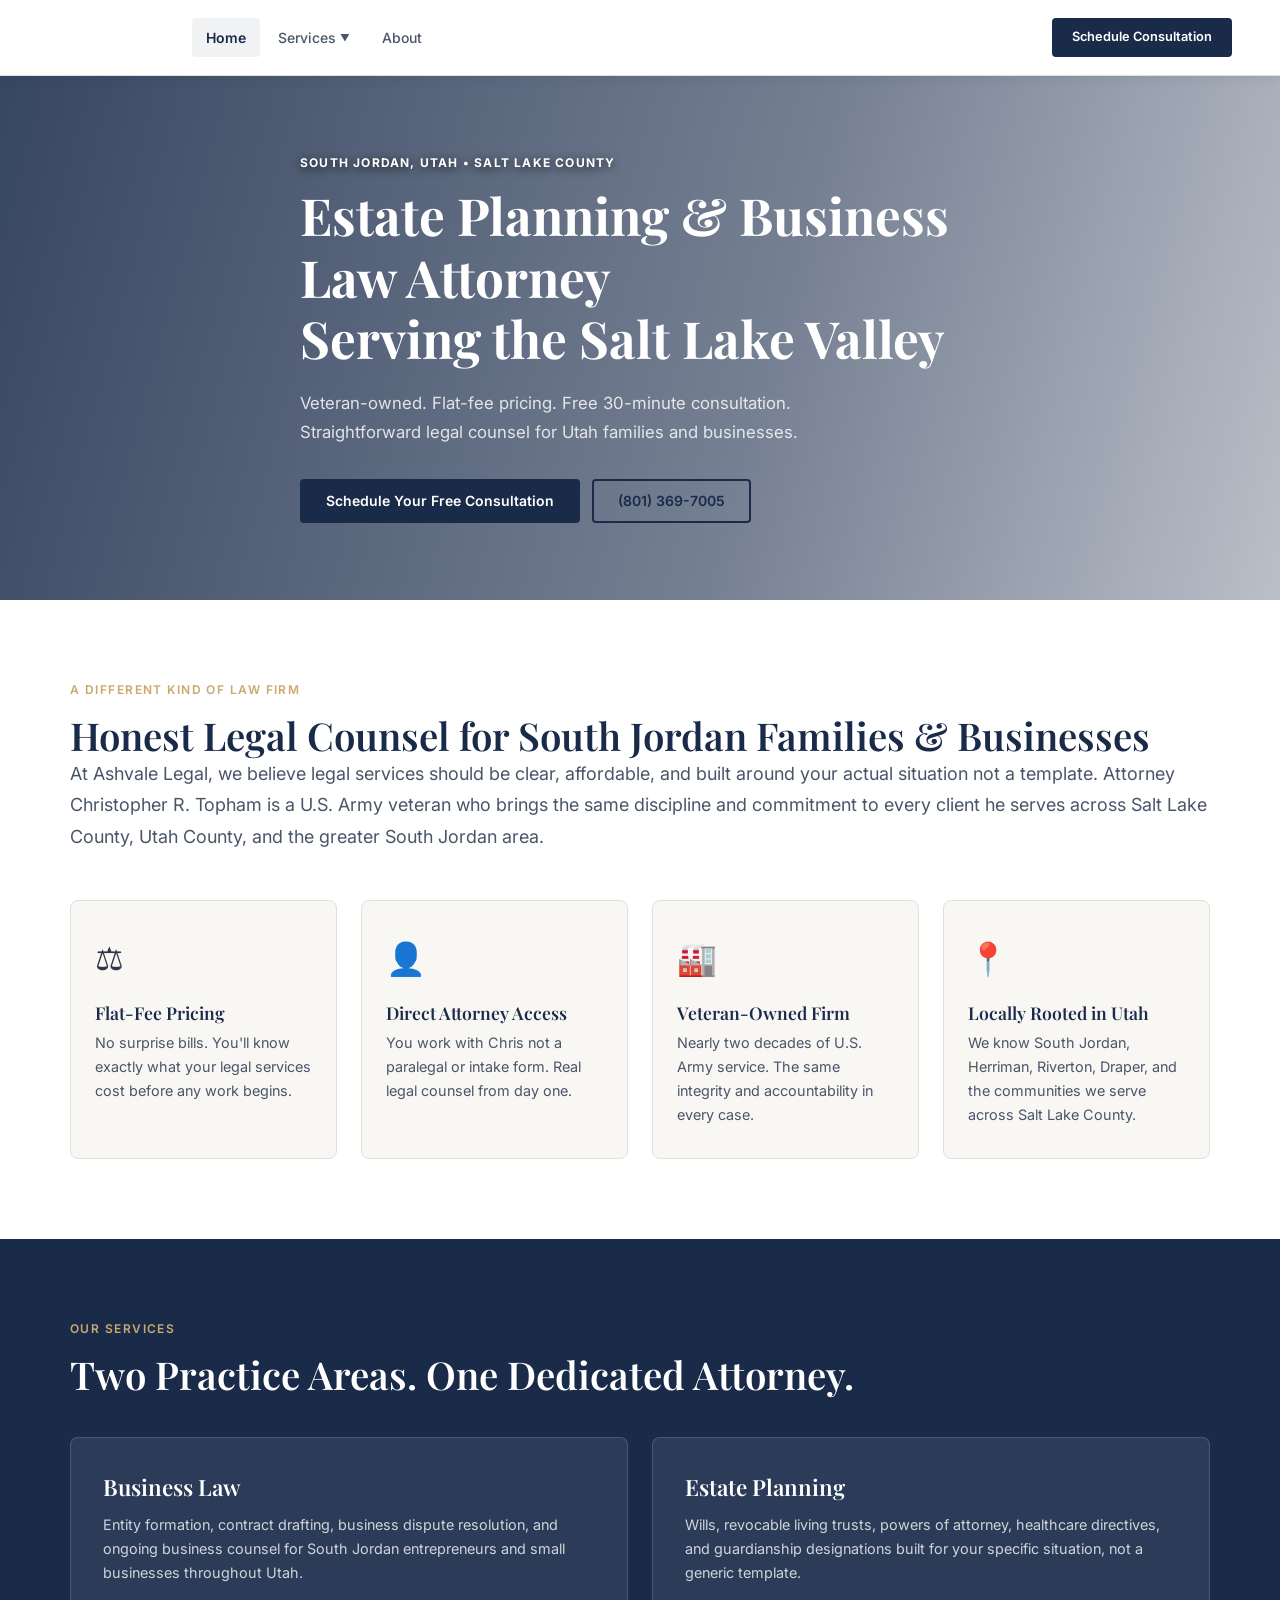
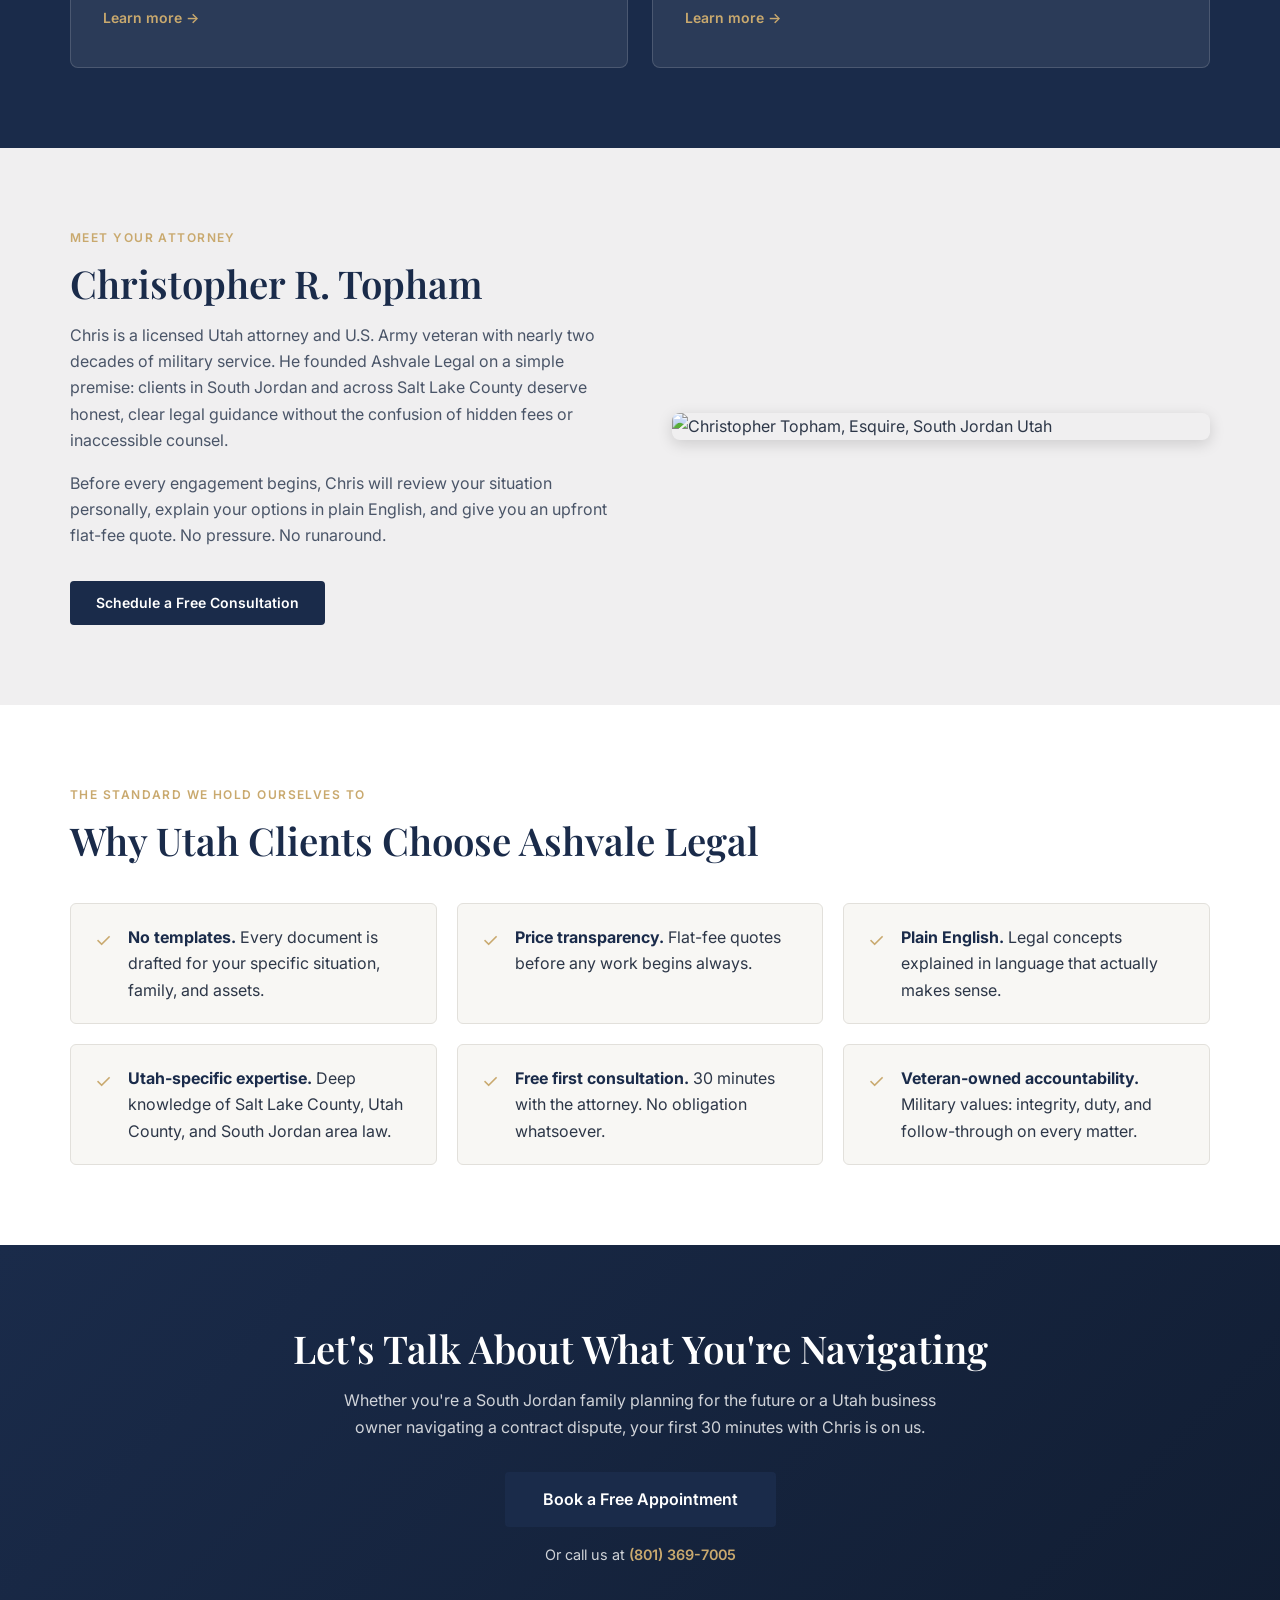
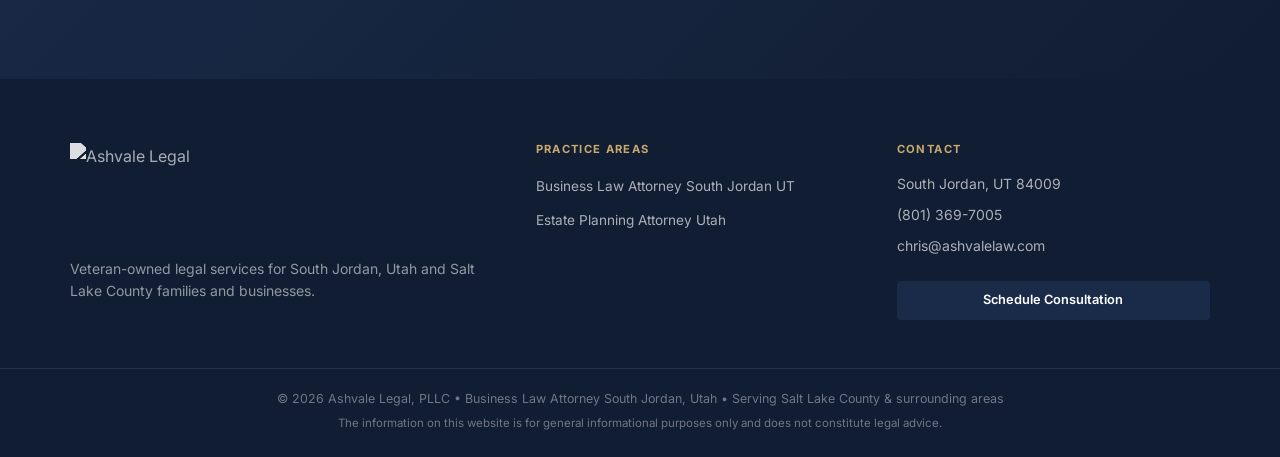
==== index.html @ a676123b "Add files via upload" ====
<!DOCTYPE html>
<html lang="en-US">
<head>
<meta charset="UTF-8">
<meta http-equiv="X-UA-Compatible" content="IE=edge">
<meta name="viewport" content="width=device-width, initial-scale=1.0">
<title>Business Law Attorney South Jordan UT | Ashvale Legal</title>
<meta name="description" content="Ashvale Legal is a veteran-owned law firm in South Jordan, Utah offering estate planning and business law services. Flat-fee pricing, free consultation. Serving Salt Lake County, Utah County, and surrounding areas.">
<link rel="canonical" href="https://ashvalelaw.com/">
<meta property="og:type" content="website">
<meta property="og:site_name" content="Ashvale Legal">
<meta property="og:title" content="Business Law Attorney South Jordan UT | Ashvale Legal">
<meta property="og:description" content="Veteran-owned law firm in South Jordan, Utah. Estate planning & business law. Flat-fee pricing. Free consultation.">
<meta property="og:url" content="https://ashvalelaw.com/">
<meta name="twitter:card" content="summary_large_image">
<link rel="preconnect" href="https://fonts.googleapis.com">
<link rel="preconnect" href="https://fonts.gstatic.com" crossorigin>
<link href="https://fonts.googleapis.com/css2?family=Playfair+Display:wght@400;600;700&family=Inter:wght@300;400;500;600&display=swap" rel="stylesheet">
<script type="application/ld+json">
{
  "@context": "https://schema.org",
  "@type": ["LegalService", "LocalBusiness"],
  "name": "Ashvale Legal, PLLC",
  "description": "Veteran-owned law firm in South Jordan, Utah providing estate planning and business law services across Salt Lake County and surrounding areas. Flat-fee pricing, free consultations.",
  "url": "https://ashvalelaw.com",
  "telephone": "+18013697005",
  "email": "chris@ashvalelaw.com",
  "address": {
    "@type": "PostalAddress",
    "addressLocality": "South Jordan",
    "addressRegion": "UT",
    "postalCode": "84009",
    "addressCountry": "US"
  },
  "geo": {"@type": "GeoCoordinates", "latitude": 40.5621, "longitude": -111.9290},
  "openingHours": "Mo-Fr 09:00-17:00",
  "priceRange": "$$",
  "areaServed": [
    {"@type": "AdministrativeArea", "name": "Salt Lake County, Utah"},
    {"@type": "AdministrativeArea", "name": "Utah County, Utah"},
    {"@type": "City", "name": "South Jordan, Utah"},
    {"@type": "City", "name": "West Jordan, Utah"},
    {"@type": "City", "name": "Herriman, Utah"},
    {"@type": "City", "name": "Riverton, Utah"}
  ],
  "hasOfferCatalog": {
    "@type": "OfferCatalog",
    "name": "Legal Services",
    "itemListElement": [
      {"@type": "Offer", "itemOffered": {"@type": "Service", "name": "Estate Planning", "description": "Wills, revocable living trusts, powers of attorney, healthcare directives, guardianship designations."}},
      {"@type": "Offer", "itemOffered": {"@type": "Service", "name": "Business Law", "description": "Entity formation, contracts, dispute resolution, and business counsel for Utah entrepreneurs."}}
    ]
  },
  "founder": {
    "@type": "Person",
    "name": "Christopher R. Topham",
    "jobTitle": "Attorney at Law"
  }
}
</script>
<link rel="stylesheet" href="shared.css">
</head>
<body>

<header class="site-header" id="site-header">
  <div class="header-inner">
    <a href="index.html" class="logo-link" aria-label="Ashvale Legal Home">
      <!-- Rescaled Logo -->
      <img src="https://images.squarespace-cdn.com/content/v1/682dfb86cdcfc8310bf9b8bf/18332b21-a7b1-409e-9f54-bfc1814788dd/Transparent+Logo.png?format=300w" 
           alt="Ashvale Legal" 
           class="logo-img" 
           loading="eager" 
           style="height: 162px; width: auto; max-width: 100%; display: block; padding: 10px 0;">
    </a>
    <nav class="main-nav" aria-label="Main navigation">
      <ul>
        <li><a href="index.html" class="active">Home</a></li>
        <li class="has-dropdown">
          <button class="dropdown-toggle" aria-expanded="false" aria-controls="services-menu">Services <span class="arrow">&#9660;</span></button>
          <ul class="dropdown-menu" id="services-menu">
            <li><a href="business-law.html">Business Law</a></li>
            <li><a href="estate-planning.html">Estate Planning</a></li>
          </ul>
        </li>
        <li><a href="#about">About</a></li>
      </ul>
    </nav>
    <a href="https://ashvalelaw.cliogrow.com/book/3494140267d6b8330a02c39e8ebb3258" target="_blank" rel="noopener" class="btn btn-cta">Schedule Consultation</a>
    <button class="burger" aria-label="Open menu" aria-expanded="false" id="burger-btn">
      <span></span><span></span><span></span>
    </button>
  </div>
</header>

<main>
  <section class="hero">
    <div class="hero-overlay"></div>
    <img src="https://images.unsplash.com/photo-1589829545856-d10d557cf95f?auto=format&fit=crop&w=1600&q=80" alt="Law office South Jordan Utah" class="hero-bg" loading="eager">
    <div class="container hero-content">
      <!-- High contrast location text -->
      <p class="hero-eyebrow" style="text-shadow: 0px 2px 8px rgba(0,0,0,0.8); font-weight: 700; letter-spacing: 1.2px; color: #ffffff;">South Jordan, Utah &bull; Salt Lake County</p>
      <h1>Estate Planning &amp; Business Law Attorney<br>Serving the Salt Lake Valley</h1>
      <p class="hero-sub">Veteran-owned. Flat-fee pricing. Free 30-minute consultation.<br>Straightforward legal counsel for Utah families and businesses.</p>
      <div class="hero-actions">
        <a href="https://ashvalelaw.cliogrow.com/book/3494140267d6b8330a02c39e8ebb3258" target="_blank" rel="noopener" class="btn btn-primary">Schedule Your Free Consultation</a>
        <a href="tel:+18013697005" class="btn btn-secondary">(801) 369-7005</a>
      </div>
    </div>
  </section>

  <section class="section bg-white">
    <div class="container">
      <div class="section-label">A Different Kind of Law Firm</div>
      <h2>Honest Legal Counsel for South Jordan Families &amp; Businesses</h2>
      <p class="lead">At Ashvale Legal, we believe legal services should be clear, affordable, and built around your actual situation not a template. Attorney Christopher R. Topham is a U.S. Army veteran who brings the same discipline and commitment to every client he serves across Salt Lake County, Utah County, and the greater South Jordan area.</p>
      <div class="cards-grid">
        <div class="card">
          <div class="card-icon">&#9878;</div>
          <h3>Flat-Fee Pricing</h3>
          <p>No surprise bills. You'll know exactly what your legal services cost before any work begins.</p>
        </div>
        <div class="card">
          <div class="card-icon">&#128100;</div>
          <h3>Direct Attorney Access</h3>
          <p>You work with Chris not a paralegal or intake form. Real legal counsel from day one.</p>
        </div>
        <div class="card">
          <div class="card-icon">&#127981;</div>
          <h3>Veteran-Owned Firm</h3>
          <p>Nearly two decades of U.S. Army service. The same integrity and accountability in every case.</p>
        </div>
        <div class="card">
          <div class="card-icon">&#128205;</div>
          <h3>Locally Rooted in Utah</h3>
          <p>We know South Jordan, Herriman, Riverton, Draper, and the communities we serve across Salt Lake County.</p>
        </div>
      </div>
    </div>
  </section>

  <section class="section bg-navy">
    <div class="container">
      <div class="section-label light">Our Services</div>
      <h2 class="text-white">Two Practice Areas. One Dedicated Attorney.</h2>
      <div class="services-grid">
        <a href="business-law.html" class="service-block">
          <h3>Business Law</h3>
          <p>Entity formation, contract drafting, business dispute resolution, and ongoing business counsel for South Jordan entrepreneurs and small businesses throughout Utah.</p>
          <span class="link-arrow">Learn more &rarr;</span>
        </a>
        <a href="estate-planning.html" class="service-block">
          <h3>Estate Planning</h3>
          <p>Wills, revocable living trusts, powers of attorney, healthcare directives, and guardianship designations built for your specific situation, not a generic template.</p>
          <span class="link-arrow">Learn more &rarr;</span>
        </a>
      </div>
    </div>
  </section>

  <section class="section bg-light" id="about">
    <div class="container two-col">
      <div class="col-text">
        <div class="section-label">Meet Your Attorney</div>
        <h2>Christopher R. Topham</h2>
        <p>Chris is a licensed Utah attorney and U.S. Army veteran with nearly two decades of military service. He founded Ashvale Legal on a simple premise: clients in South Jordan and across Salt Lake County deserve honest, clear legal guidance without the confusion of hidden fees or inaccessible counsel.</p>
        <p>Before every engagement begins, Chris will review your situation personally, explain your options in plain English, and give you an upfront flat-fee quote. No pressure. No runaround.</p>
        <a href="https://ashvalelaw.cliogrow.com/book/3494140267d6b8330a02c39e8ebb3258" target="_blank" rel="noopener" class="btn btn-primary">Schedule a Free Consultation</a>
      </div>
      <div class="col-image">
        <!-- FIXED PHOTO LINK: High-res direct CDN link -->
        <img src="https://images.squarespace-cdn.com/content/v1/682dfb86cdcfc8310bf9b8bf/77fb3a4b-b80d-4292-9b7b-071cf756a24e/Gemini_Generated_Image_nm7nljnm7nljnm7n.png?format=1000w" 
             alt="Christopher Topham, Esquire, South Jordan Utah" 
             class="attorney-photo" 
             loading="lazy"
             style="width: 100%; height: auto; border-radius: 8px; box-shadow: 0 4px 15px rgba(0,0,0,0.15);">
      </div>
    </div>
  </section>

  <section class="section bg-white">
    <div class="container">
      <div class="section-label">The Standard We Hold Ourselves To</div>
      <h2>Why Utah Clients Choose Ashvale Legal</h2>
      <div class="standards-grid">
        <div class="standard-item">
          <div class="check">&#10003;</div>
          <div><strong>No templates.</strong> Every document is drafted for your specific situation, family, and assets.</div>
        </div>
        <div class="standard-item">
          <div class="check">&#10003;</div>
          <div><strong>Price transparency.</strong> Flat-fee quotes before any work begins always.</div>
        </div>
        <div class="standard-item">
          <div class="check">&#10003;</div>
          <div><strong>Plain English.</strong> Legal concepts explained in language that actually makes sense.</div>
        </div>
        <div class="standard-item">
          <div class="check">&#10003;</div>
          <div><strong>Utah-specific expertise.</strong> Deep knowledge of Salt Lake County, Utah County, and South Jordan area law.</div>
        </div>
        <div class="standard-item">
          <div class="check">&#10003;</div>
          <div><strong>Free first consultation.</strong> 30 minutes with the attorney. No obligation whatsoever.</div>
        </div>
        <div class="standard-item">
          <div class="check">&#10003;</div>
          <div><strong>Veteran-owned accountability.</strong> Military values: integrity, duty, and follow-through on every matter.</div>
        </div>
      </div>
    </div>
  </section>

  <section class="section cta-section">
    <div class="container text-center">
      <h2>Let's Talk About What You're Navigating</h2>
      <p>Whether you're a South Jordan family planning for the future or a Utah business owner navigating a contract dispute, your first 30 minutes with Chris is on us.</p>
      <a href="https://ashvalelaw.cliogrow.com/book/3494140267d6b8330a02c39e8ebb3258" target="_blank" rel="noopener" class="btn btn-primary btn-large">Book a Free Appointment</a>
      <p class="cta-sub">Or call us at <a href="tel:+18013697005" class="phone-link">(801) 369-7005</a></p>
    </div>
  </section>
</main>

<footer class="site-footer">
  <div class="container footer-inner">
    <div class="footer-col">
      <!-- Rescaled Footer Logo -->
      <img src="https://images.squarespace-cdn.com/content/v1/682dfb86cdcfc8310bf9b8bf/18332b21-a7b1-409e-9f54-bfc1814788dd/Transparent+Logo.png?format=300w" 
           alt="Ashvale Legal" 
           class="footer-logo" 
           loading="lazy"
           style="height: 100px; width: auto; margin-bottom: 15px;">
      <p class="footer-tagline">Veteran-owned legal services for South Jordan, Utah and Salt Lake County families and businesses.</p>
    </div>
    <div class="footer-col">
      <h4>Practice Areas</h4>
      <ul>
        <li><a href="business-law.html">Business Law Attorney South Jordan UT</a></li>
        <li><a href="estate-planning.html">Estate Planning Attorney Utah</a></li>
      </ul>
    </div>
    <div class="footer-col">
      <h4>Contact</h4>
      <address>
        <p>South Jordan, UT 84009</p>
        <p><a href="tel:+18013697005">(801) 369-7005</a></p>
        <p><a href="mailto:chris@ashvalelaw.com">chris@ashvalelaw.com</a></p>
      </address>
      <a href="https://ashvalelaw.cliogrow.com/book/3494140267d6b8330a02c39e8ebb3258" target="_blank" rel="noopener" class="btn btn-primary">Schedule Consultation</a>
    </div>
  </div>
  <div class="footer-bottom">
    <div class="container">
      <p>&copy; 2026 Ashvale Legal, PLLC &bull; Business Law Attorney South Jordan, Utah &bull; Serving Salt Lake County &amp; surrounding areas</p>
      <p class="disclaimer">The information on this website is for general informational purposes only and does not constitute legal advice.</p>
    </div>
  </div>
</footer>

<script src="shared.js"></script>
</body>
</html>
---- shared.css ----
/* Ashvale Legal — Professional Corporate Design System */
/* Palette: Deep Navy #1a2b4a | Slate Gray #4a5568 | White #fff | Gold #c9a96e */

*,*::before,*::after{box-sizing:border-box;margin:0;padding:0}

:root{
  --navy:#1a2b4a;
  --navy-dark:#111d32;
  --slate:#4a5568;
  --slate-light:#718096;
  --gold:#c9a96e;
  --gold-dark:#b08040;
  --white:#ffffff;
  --off-white:#f8f7f4;
  --light-gray:#f0eff0;
  --border:#e2e0db;
  --text:#2d3748;
  --font-serif:'Playfair Display',Georgia,serif;
  --font-sans:'Inter',system-ui,-apple-system,sans-serif;
  --radius:4px;
  --shadow:0 2px 16px rgba(26,43,74,.10);
  --shadow-lg:0 8px 40px rgba(26,43,74,.16);
  --header-h:76px;
  --transition:all .22s ease;
}

html{scroll-behavior:smooth;scroll-padding-top:calc(var(--header-h) + 16px)}
body{font-family:var(--font-sans);color:var(--text);background:var(--white);line-height:1.65;-webkit-font-smoothing:antialiased}
img{max-width:100%;height:auto;display:block}
a{color:inherit;text-decoration:none}
ul{list-style:none}
address{font-style:normal}

/* Typography */
h1,h2,h3,h4{font-family:var(--font-serif);line-height:1.2;color:var(--navy)}
h1{font-size:clamp(2rem,4.5vw,3.2rem);font-weight:700}
h2{font-size:clamp(1.6rem,3vw,2.4rem);font-weight:600}
h3{font-size:clamp(1.1rem,2vw,1.4rem);font-weight:600}
h4{font-size:1rem;font-weight:600;text-transform:uppercase;letter-spacing:.06em}
p{margin-bottom:1rem}
p:last-child{margin-bottom:0}
.lead{font-size:1.125rem;color:var(--slate);line-height:1.75;margin-bottom:1.5rem}
.text-white{color:var(--white)!important}
.text-white h1,.text-white h2,.text-white h3{color:var(--white)}
.text-center{text-align:center}

/* Container */
.container{width:min(1140px,94%);margin:0 auto}

/* Sections */
.section{padding:80px 0}
.bg-white{background:var(--white)}
.bg-light{background:var(--light-gray)}
.bg-navy{background:var(--navy)}
.bg-navy h2,.bg-navy h3,.bg-navy .section-label{color:var(--white)}
.bg-navy p{color:rgba(255,255,255,.82)}

.section-label{font-family:var(--font-sans);font-size:.75rem;font-weight:600;letter-spacing:.12em;text-transform:uppercase;color:var(--gold);margin-bottom:.75rem}
.section-label.light{color:var(--gold)}

/* ─── HEADER / STICKY NAV ─── */
.site-header{position:fixed;top:0;left:0;right:0;height:var(--header-h);background:var(--white);border-bottom:1px solid var(--border);box-shadow:0 2px 12px rgba(26,43,74,.08);z-index:1000;transition:var(--transition)}
.site-header.scrolled{box-shadow:0 4px 20px rgba(26,43,74,.14)}

.header-inner{display:flex;align-items:center;gap:24px;width:min(1200px,96%);margin:0 auto;height:100%;padding:0 8px}

.logo-link{flex-shrink:0}
.logo-img{height:44px;width:auto;object-fit:contain}

.main-nav{flex:1}
.main-nav>ul{display:flex;align-items:center;gap:4px}
.main-nav a,.main-nav button{font-size:.875rem;font-weight:500;color:var(--slate);padding:8px 14px;border-radius:var(--radius);border:none;background:none;cursor:pointer;transition:var(--transition);font-family:var(--font-sans);display:flex;align-items:center;gap:4px;white-space:nowrap}
.main-nav a:hover,.main-nav a.active,.main-nav button:hover{color:var(--navy);background:rgba(26,43,74,.06)}
.main-nav a.active{color:var(--navy);font-weight:600}
.arrow{font-size:.6rem;transition:transform .2s}

/* Dropdown */
.has-dropdown{position:relative}
.dropdown-menu{position:absolute;top:calc(100% + 4px);left:0;background:var(--white);border:1px solid var(--border);border-radius:6px;box-shadow:var(--shadow-lg);min-width:200px;padding:6px 0;opacity:0;visibility:hidden;transform:translateY(-6px);transition:var(--transition);z-index:200}
.has-dropdown:hover .dropdown-menu,
.has-dropdown:focus-within .dropdown-menu{opacity:1;visibility:visible;transform:translateY(0)}
.has-dropdown:hover .arrow{transform:rotate(180deg)}
.dropdown-menu a{display:block;padding:10px 18px;font-size:.875rem;color:var(--slate);border-radius:0;transition:var(--transition)}
.dropdown-menu a:hover,.dropdown-menu a.active{color:var(--navy);background:rgba(26,43,74,.06)}

/* Buttons */
.btn{display:inline-flex;align-items:center;justify-content:center;padding:11px 24px;border-radius:var(--radius);font-family:var(--font-sans);font-size:.875rem;font-weight:600;cursor:pointer;transition:var(--transition);border:2px solid transparent;white-space:nowrap;text-decoration:none;line-height:1.3}
.btn-cta{background:var(--navy);color:var(--white);border-color:var(--navy);margin-left:auto;font-size:.8rem;padding:9px 18px}
.btn-cta:hover{background:var(--navy-dark);border-color:var(--navy-dark);transform:translateY(-1px)}
.btn-primary{background:var(--navy);color:var(--white);border-color:var(--navy)}
.btn-primary:hover{background:var(--navy-dark);border-color:var(--navy-dark);transform:translateY(-1px);box-shadow:0 4px 16px rgba(26,43,74,.3)}
.btn-secondary{background:transparent;color:var(--navy);border-color:var(--navy)}
.btn-secondary:hover{background:var(--navy);color:var(--white)}
.btn-gold{background:var(--gold);color:var(--navy-dark);border-color:var(--gold)}
.btn-gold:hover{background:var(--gold-dark);border-color:var(--gold-dark);transform:translateY(-1px);box-shadow:0 4px 16px rgba(201,169,110,.4)}
.btn-outline{background:transparent;color:var(--navy);border-color:var(--border)}
.btn-outline:hover{border-color:var(--navy);background:rgba(26,43,74,.05)}
.btn-large{padding:15px 36px;font-size:1rem}

/* Burger (mobile) */
.burger{display:none;flex-direction:column;justify-content:center;gap:5px;width:40px;height:40px;background:none;border:none;cursor:pointer;padding:6px;border-radius:var(--radius)}
.burger span{display:block;height:1.5px;background:var(--navy);border-radius:2px;transition:var(--transition);width:100%}
.burger.open span:nth-child(1){transform:translateY(6.5px) rotate(45deg)}
.burger.open span:nth-child(2){opacity:0}
.burger.open span:nth-child(3){transform:translateY(-6.5px) rotate(-45deg)}

/* Mobile nav overlay */
.mobile-nav-overlay{display:none;position:fixed;inset:0;background:var(--white);z-index:999;flex-direction:column;padding:calc(var(--header-h) + 24px) 24px 40px;gap:0;overflow-y:auto}
.mobile-nav-overlay.open{display:flex}
.mobile-nav-overlay a,.mobile-nav-overlay button{display:block;width:100%;padding:16px 0;font-size:1.05rem;font-weight:500;color:var(--navy);border-bottom:1px solid var(--border);background:none;border-top:none;border-left:none;border-right:none;text-align:left;cursor:pointer;font-family:var(--font-sans)}
.mobile-nav-overlay .mobile-sub{padding-left:16px;color:var(--slate);font-size:.95rem}
.mobile-nav-overlay .mobile-cta{margin-top:24px;background:var(--navy);color:var(--white)!important;border:none;border-radius:var(--radius);padding:14px 24px;text-align:center;font-weight:600}

/* ─── HERO ─── */
.hero{position:relative;min-height:min(600px,90vh);display:flex;align-items:center;overflow:hidden;padding-top:var(--header-h)}
.hero-bg{position:absolute;inset:0;width:100%;height:100%;object-fit:cover;object-position:center}
.hero-overlay{position:absolute;inset:0;background:linear-gradient(105deg,rgba(26,43,74,.88) 0%,rgba(26,43,74,.6) 60%,rgba(26,43,74,.3) 100%)}
.hero-content{position:relative;z-index:1;color:var(--white);max-width:680px;padding:60px 0}
.hero-content h1{color:var(--white);margin-bottom:1.25rem}
.hero-eyebrow{font-size:.75rem;font-weight:600;letter-spacing:.12em;text-transform:uppercase;color:var(--gold);margin-bottom:.75rem}
.hero-eyebrow.light,.hero-sub.light,.hero-eyebrow.light+*{color:rgba(255,255,255,.72)}
.hero-sub{font-size:1.05rem;color:rgba(255,255,255,.82);margin-bottom:2rem;line-height:1.7}
.hero-sub.light{color:rgba(255,255,255,.75)}
.hero-actions{display:flex;flex-wrap:wrap;gap:12px}

/* Page hero (interior pages) */
.page-hero{padding:calc(var(--header-h) + 64px) 0 64px;text-align:center}
.page-hero h1{margin-bottom:1rem}
.page-hero .hero-sub{max-width:600px;margin:0 auto 2rem}
.campaign-hero{padding:calc(var(--header-h) + 80px) 0 80px}
.campaign-hero .container{max-width:800px;text-align:center}
.campaign-h1{font-size:clamp(2rem,4vw,3rem);margin-bottom:1.25rem}
.cta-sub{font-size:.9rem;color:var(--slate-light);margin-top:1rem}
.cta-sub.light{color:rgba(255,255,255,.6)}

/* ─── CARDS ─── */
.cards-grid{display:grid;grid-template-columns:repeat(auto-fit,minmax(230px,1fr));gap:24px;margin-top:48px}
.card{background:var(--off-white);border:1px solid var(--border);border-radius:8px;padding:32px 24px;transition:var(--transition)}
.card:hover{box-shadow:var(--shadow);transform:translateY(-3px);border-color:#d0cec9}
.card-icon{font-size:2rem;margin-bottom:16px}
.card h3{margin-bottom:.5rem;font-size:1.1rem}
.card p{font-size:.9rem;color:var(--slate);margin:0}

/* Services grid (homepage) */
.services-grid{display:grid;grid-template-columns:repeat(auto-fit,minmax(280px,1fr));gap:24px;margin-top:40px}
.service-block{display:block;background:rgba(255,255,255,.08);border:1px solid rgba(255,255,255,.15);border-radius:8px;padding:36px 32px;color:var(--white);transition:var(--transition)}
.service-block:hover{background:rgba(255,255,255,.14);transform:translateY(-3px);border-color:var(--gold)}
.service-block h3{color:var(--white);margin-bottom:.75rem}
.service-block p{color:rgba(255,255,255,.78);font-size:.9rem;margin-bottom:1.25rem}
.link-arrow{font-size:.875rem;color:var(--gold);font-weight:600}

/* Two column layout */
.two-col{display:grid;grid-template-columns:1fr 1fr;gap:64px;align-items:center}
.col-text h2{margin-bottom:1rem}
.col-text p{color:var(--slate);margin-bottom:1rem}
.col-text .btn{margin-top:1rem}
.col-image img.attorney-photo{width:100%;border-radius:8px;box-shadow:var(--shadow-lg)}

/* Standards grid */
.standards-grid{display:grid;grid-template-columns:repeat(auto-fit,minmax(300px,1fr));gap:20px;margin-top:40px}
.standard-item{display:flex;gap:16px;align-items:flex-start;padding:20px 24px;background:var(--off-white);border-radius:6px;border:1px solid var(--border)}
.check{color:var(--gold);font-size:1.2rem;flex-shrink:0;margin-top:1px}
.standard-item strong{color:var(--navy)}

/* CTA Section */
.cta-section{background:linear-gradient(135deg,var(--navy) 0%,var(--navy-dark) 100%);color:var(--white)}
.cta-section h2{color:var(--white);margin-bottom:1rem}
.cta-section p{color:rgba(255,255,255,.8);margin-bottom:2rem;max-width:600px;margin-left:auto;margin-right:auto}
.phone-link{color:var(--gold);font-weight:600}
.phone-link:hover{text-decoration:underline}

/* ─── INTERIOR PAGE STYLES ─── */
/* Detail service cards */
.services-detail-grid{display:grid;grid-template-columns:repeat(auto-fit,minmax(300px,1fr));gap:24px;margin-top:40px}
.service-detail-card{background:var(--white);border:1px solid var(--border);border-radius:8px;padding:32px 28px;transition:var(--transition)}
.service-detail-card:hover{box-shadow:var(--shadow);transform:translateY(-2px)}
.service-detail-card.featured{border-color:var(--gold);border-width:2px}
.service-detail-card h3{color:var(--navy);margin-bottom:.75rem;font-size:1.15rem}
.service-detail-card p{color:var(--slate);font-size:.9rem;margin:0}

/* Pull quote */
.pull-quote{border-left:4px solid var(--gold);padding:20px 28px;margin-bottom:40px;background:var(--off-white);border-radius:0 6px 6px 0}
.pull-quote p{font-family:var(--font-serif);font-size:1.25rem;font-style:italic;color:var(--navy);margin-bottom:.5rem}
.pull-quote cite{font-size:.8rem;color:var(--slate-light);letter-spacing:.08em;text-transform:uppercase}

/* Trust grid */
.trust-grid{display:grid;grid-template-columns:repeat(auto-fit,minmax(200px,1fr));gap:24px;margin-top:40px}
.trust-item{background:rgba(255,255,255,.08);border:1px solid rgba(255,255,255,.1);border-radius:8px;padding:28px 24px;text-align:center}
.trust-num{font-family:var(--font-serif);font-size:2rem;color:var(--gold);font-weight:700;margin-bottom:.75rem}
.trust-item p{color:rgba(255,255,255,.78);font-size:.9rem;margin:0}

/* Location list */
.location-list{margin-top:1rem}
.location-list li{padding:6px 0;border-bottom:1px solid var(--border);color:var(--slate);font-size:.9rem}
.location-list li::before{content:"📍 ";font-size:.8rem}

/* CTA box */
.col-cta-box{display:flex;align-items:center}
.cta-box{background:var(--off-white);border:1px solid var(--border);border-radius:8px;padding:36px 32px;width:100%}
.cta-box h3{margin-bottom:.75rem;font-size:1.25rem}
.cta-box p{color:var(--slate);font-size:.9rem;margin-bottom:1.5rem}
.cta-box .btn{width:100%;margin-bottom:12px;justify-content:center}

/* Stats row */
.stats-row{display:grid;grid-template-columns:repeat(3,1fr);gap:24px;margin-top:48px;text-align:center}
.stat-num{font-family:var(--font-serif);font-size:2.2rem;font-weight:700;color:var(--gold);line-height:1}
.stat-label{font-size:.85rem;color:var(--slate);margin-top:.5rem}

/* Steps */
.steps{display:flex;align-items:flex-start;gap:16px;margin-top:48px;flex-wrap:wrap;justify-content:center}
.step{flex:1;min-width:200px;max-width:280px;text-align:center}
.step-num{width:52px;height:52px;border-radius:50%;background:var(--gold);color:var(--navy-dark);font-family:var(--font-serif);font-size:1.4rem;font-weight:700;display:flex;align-items:center;justify-content:center;margin:0 auto 16px}
.step h3{color:var(--white);margin-bottom:.5rem;font-size:1.05rem}
.step p{color:rgba(255,255,255,.75);font-size:.875rem}
.step-arrow{font-size:1.5rem;color:rgba(255,255,255,.4);padding-top:16px;flex-shrink:0}

/* Campaign risk list */
.risk-list{display:grid;gap:16px;margin:24px 0 32px}
.risk-item{display:flex;gap:16px;align-items:flex-start;padding:20px 24px;background:var(--off-white);border-radius:6px;border-left:4px solid #e53e3e}
.risk-icon{font-size:1.25rem;flex-shrink:0}
.risk-item p{color:var(--slate);font-size:.95rem;margin:0}
.solution-callout{background:linear-gradient(135deg,rgba(26,43,74,.06),rgba(201,169,110,.1));border:1px solid rgba(201,169,110,.4);border-radius:8px;padding:28px 32px;text-align:center}
.solution-callout p{font-size:1.05rem;color:var(--navy);margin:0}

/* Services icon grid */
.services-icon-grid{display:grid;grid-template-columns:repeat(auto-fit,minmax(200px,1fr));gap:20px;margin-top:40px}
.service-icon-card{background:var(--white);border:1px solid var(--border);border-radius:8px;padding:28px 24px;text-align:center;transition:var(--transition)}
.service-icon-card:hover{box-shadow:var(--shadow);transform:translateY(-3px);border-color:var(--gold)}
.service-icon{font-size:2.2rem;margin-bottom:12px}
.service-icon-card h3{font-size:1rem;margin-bottom:.5rem}
.service-icon-card p{font-size:.85rem;color:var(--slate);margin:0}

/* FAQ */
.faq-list{margin-top:40px;display:grid;gap:12px}
.faq-item{border:1px solid var(--border);border-radius:8px;overflow:hidden}
.faq-question{width:100%;text-align:left;padding:20px 24px;font-family:var(--font-sans);font-size:1rem;font-weight:600;color:var(--navy);background:var(--white);border:none;cursor:pointer;display:flex;justify-content:space-between;align-items:center;gap:16px;transition:var(--transition)}
.faq-question::after{content:"＋";font-size:1.2rem;color:var(--gold);flex-shrink:0;transition:transform .2s}
.faq-question[aria-expanded="true"]{background:var(--off-white)}
.faq-question[aria-expanded="true"]::after{transform:rotate(45deg)}
.faq-answer{padding:0 24px;max-height:0;overflow:hidden;transition:max-height .3s ease, padding .3s ease}
.faq-answer.open{padding:0 24px 20px;max-height:300px}
.faq-answer p{color:var(--slate);font-size:.9rem;padding-top:8px}

/* ─── FOOTER ─── */
.site-footer{background:var(--navy-dark);color:rgba(255,255,255,.75);padding:64px 0 0}
.footer-inner{display:grid;grid-template-columns:2fr 1.5fr 1.5fr;gap:48px;padding-bottom:48px}
.footer-logo{height:48px;width:auto;margin-bottom:16px;filter:brightness(0) invert(1);opacity:.85}
.footer-tagline{font-size:.875rem;color:rgba(255,255,255,.55);line-height:1.6}
.footer-col h4{font-family:var(--font-sans);font-size:.7rem;font-weight:700;letter-spacing:.12em;text-transform:uppercase;color:var(--gold);margin-bottom:16px}
.footer-col ul li{margin-bottom:8px}
.footer-col ul a{font-size:.85rem;color:rgba(255,255,255,.65);transition:color .2s}
.footer-col ul a:hover{color:var(--white)}
.footer-col address p{font-size:.875rem;color:rgba(255,255,255,.65);margin-bottom:8px}
.footer-col address a{color:rgba(255,255,255,.65);transition:color .2s}
.footer-col address a:hover{color:var(--white)}
.footer-col .btn{margin-top:16px;font-size:.8rem;padding:9px 18px;width:100%;justify-content:center}
.footer-bottom{border-top:1px solid rgba(255,255,255,.1);padding:20px 0;text-align:center}
.footer-bottom p{font-size:.78rem;color:rgba(255,255,255,.4);margin-bottom:4px}
.disclaimer{font-size:.72rem!important}

/* ─── RESPONSIVE ─── */
@media(max-width:900px){
  .two-col{grid-template-columns:1fr;gap:40px}
  .col-image{order:-1}
  .footer-inner{grid-template-columns:1fr 1fr;gap:32px}
  .steps{flex-direction:column;align-items:center}
  .step-arrow{transform:rotate(90deg);padding:0 0 8px}
  .stats-row{grid-template-columns:1fr 1fr 1fr}
}
@media(max-width:768px){
  :root{--header-h:64px}
  .section{padding:56px 0}
  .main-nav{display:none}
  .btn-cta{display:none}
  .burger{display:flex}
  .hero{min-height:min(520px,80vh)}
  .hero-content{padding:40px 0}
  .page-hero{padding:calc(var(--header-h) + 48px) 0 48px}
  .campaign-hero{padding:calc(var(--header-h) + 56px) 0 56px}
  .footer-inner{grid-template-columns:1fr;gap:28px}
  .stats-row{grid-template-columns:1fr}
  .services-detail-grid,.cards-grid,.services-icon-grid{grid-template-columns:1fr}
  .trust-grid{grid-template-columns:1fr 1fr}
}
@media(max-width:480px){
  h1{font-size:1.75rem}
  h2{font-size:1.45rem}
  .hero-actions{flex-direction:column}
  .hero-actions .btn{width:100%;justify-content:center}
  .trust-grid{grid-template-columns:1fr}
  .btn-large{padding:13px 24px;font-size:.95rem}
}
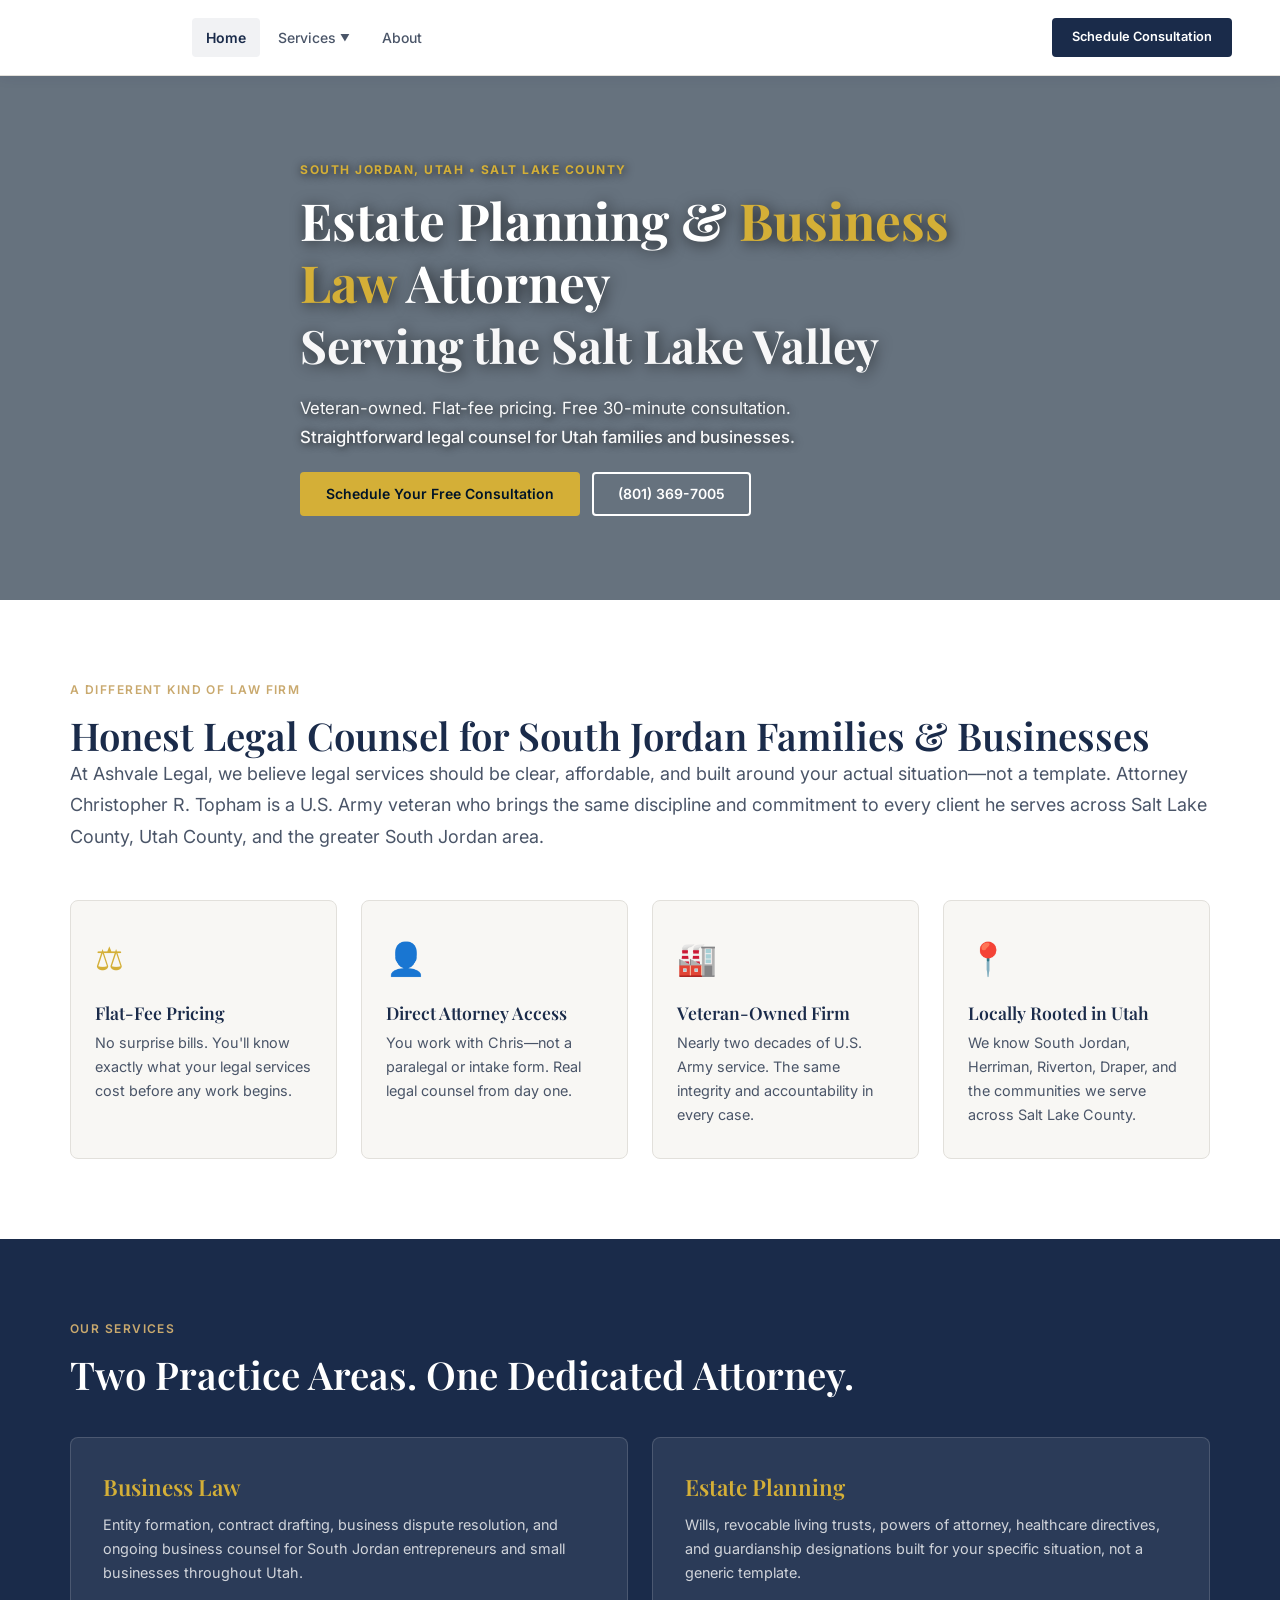
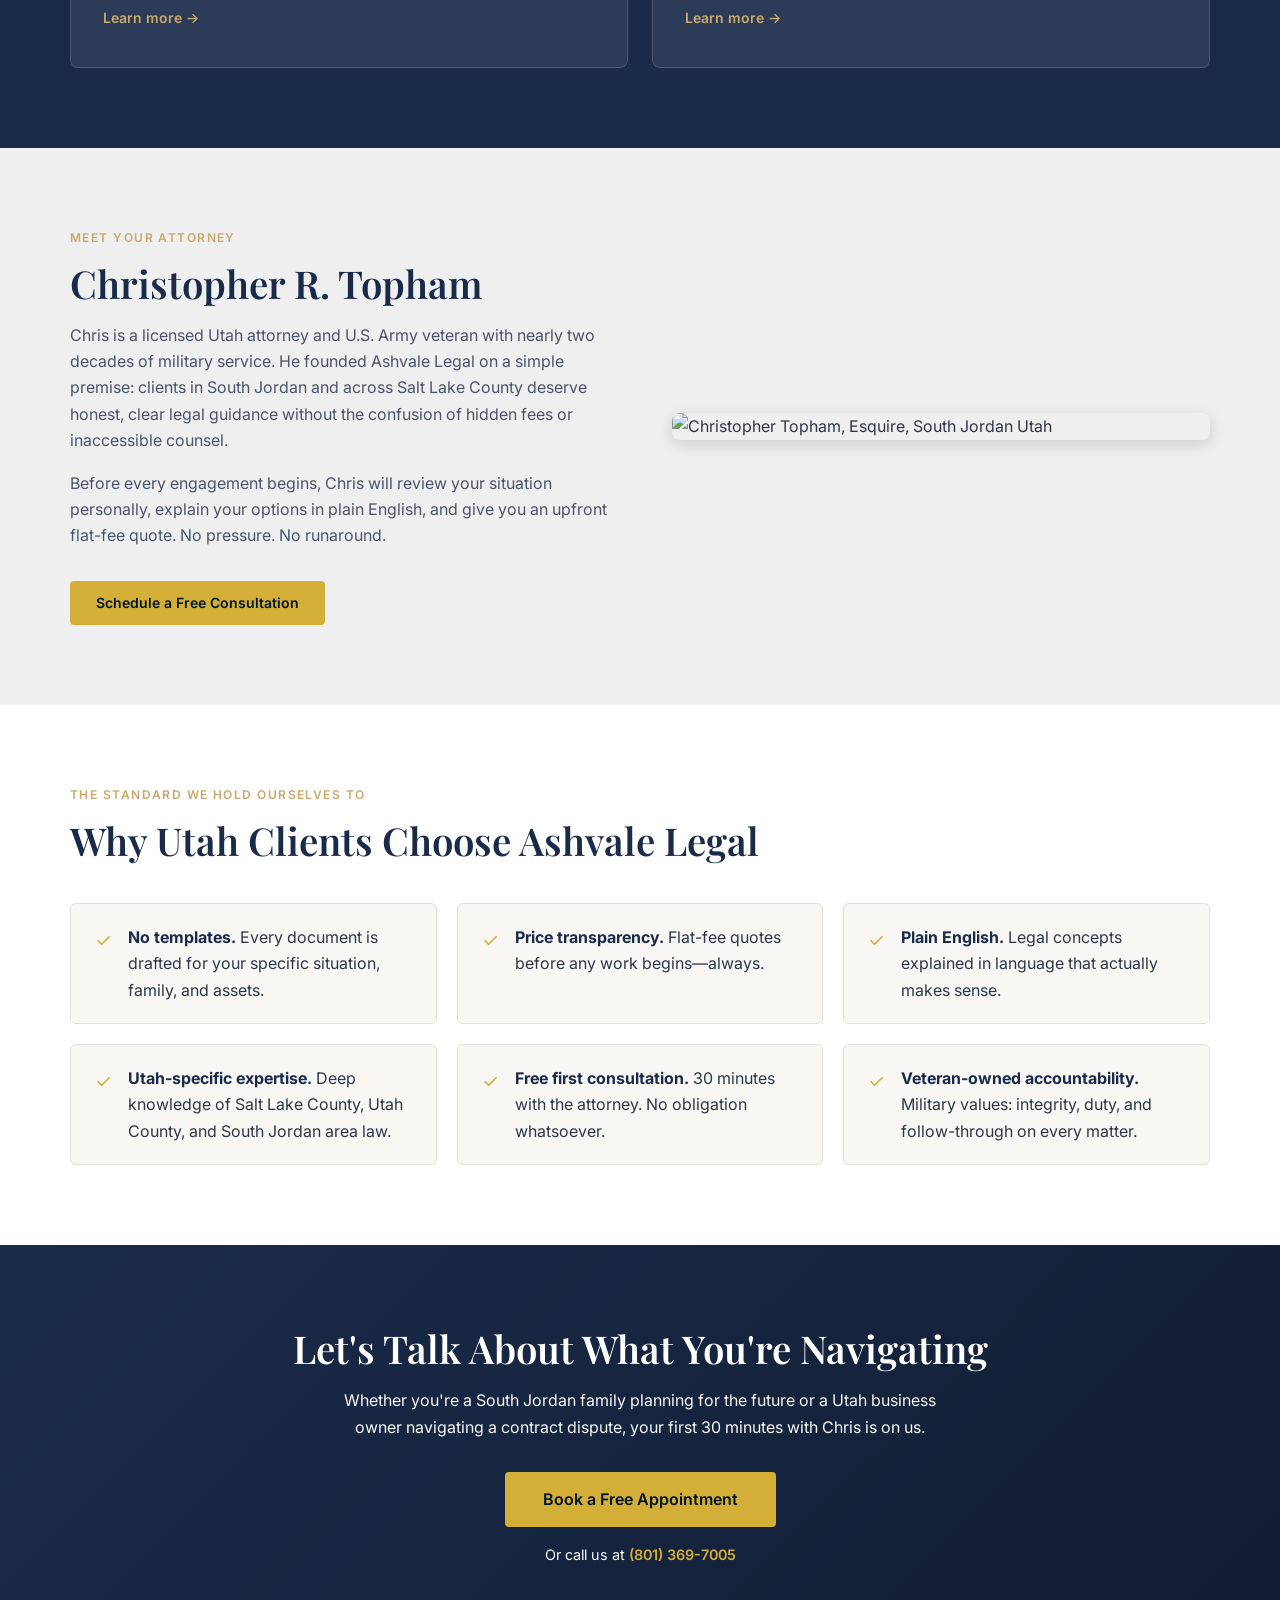
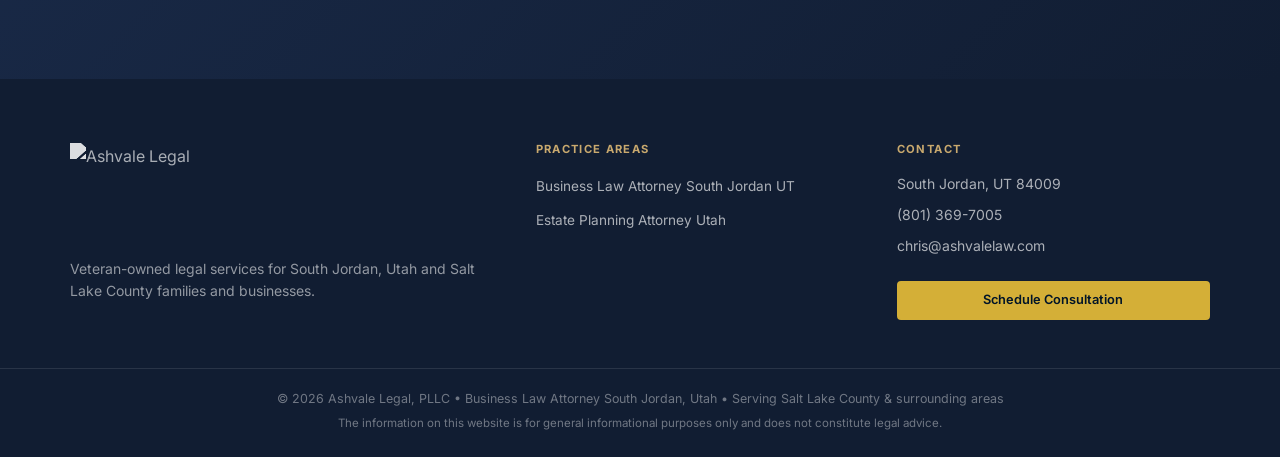
==== commit cf72b80b: "Update index.html" ====
--- a/index.html
+++ b/index.html
@@ -65,7 +65,6 @@
 <header class="site-header" id="site-header">
   <div class="header-inner">
     <a href="index.html" class="logo-link" aria-label="Ashvale Legal Home">
-      <!-- Rescaled Logo -->
       <img src="https://images.squarespace-cdn.com/content/v1/682dfb86cdcfc8310bf9b8bf/18332b21-a7b1-409e-9f54-bfc1814788dd/Transparent+Logo.png?format=300w" 
            alt="Ashvale Legal" 
            class="logo-img" 
@@ -94,43 +93,58 @@
 
 <main>
   <section class="hero">
-    <div class="hero-overlay"></div>
+    <div class="hero-overlay" style="background: rgba(0, 20, 40, 0.6);"></div> <!-- Deepened the overlay for better text readability -->
     <img src="https://images.unsplash.com/photo-1589829545856-d10d557cf95f?auto=format&fit=crop&w=1600&q=80" alt="Law office South Jordan Utah" class="hero-bg" loading="eager">
     <div class="container hero-content">
-      <!-- High contrast location text -->
-      <p class="hero-eyebrow" style="text-shadow: 0px 2px 8px rgba(0,0,0,0.8); font-weight: 700; letter-spacing: 1.2px; color: #ffffff;">South Jordan, Utah &bull; Salt Lake County</p>
-      <h1>Estate Planning &amp; Business Law Attorney<br>Serving the Salt Lake Valley</h1>
-      <p class="hero-sub">Veteran-owned. Flat-fee pricing. Free 30-minute consultation.<br>Straightforward legal counsel for Utah families and businesses.</p>
+      
+      <!-- Eyebrow: Gold highlight color -->
+      <p class="hero-eyebrow" style="text-shadow: 1px 1px 10px rgba(0,0,0,0.9); font-weight: 700; letter-spacing: 1.5px; color: #D4AF37; margin-bottom: 10px; text-transform: uppercase;">
+        South Jordan, Utah &bull; Salt Lake County
+      </p>
+      
+      <!-- H1: Crisp White with a soft shadow for depth -->
+      <h1 style="color: #ffffff; text-shadow: 2px 2px 15px rgba(0,0,0,0.7); line-height: 1.2;">
+        <span style="color: #ffffff;">Estate Planning</span> &amp; <span style="color: #D4AF37;">Business Law</span> Attorney<br>
+        <span style="font-size: 0.9em; opacity: 0.95;">Serving the Salt Lake Valley</span>
+      </h1>
+      
+      <!-- Sub-headline: Bright white with increased contrast -->
+      <p class="hero-sub" style="color: #f8f9fa; text-shadow: 1px 1px 8px rgba(0,0,0,0.8); font-weight: 400; max-width: 800px; margin: 20px auto;">
+        Veteran-owned. Flat-fee pricing. Free 30-minute consultation.<br>
+        <span style="font-weight: 500;">Straightforward legal counsel for Utah families and businesses.</span>
+      </p>
+
       <div class="hero-actions">
-        <a href="https://ashvalelaw.cliogrow.com/book/3494140267d6b8330a02c39e8ebb3258" target="_blank" rel="noopener" class="btn btn-primary">Schedule Your Free Consultation</a>
-        <a href="tel:+18013697005" class="btn btn-secondary">(801) 369-7005</a>
-      </div>
-    </div>
-  </section>
-
+        <a href="https://ashvalelaw.cliogrow.com/book/3494140267d6b8330a02c39e8ebb3258" target="_blank" rel="noopener" class="btn btn-primary" style="background-color: #D4AF37; border-color: #D4AF37; color: #001428;">Schedule Your Free Consultation</a>
+        <a href="tel:+18013697005" class="btn btn-secondary" style="border-color: #ffffff; color: #ffffff;">(801) 369-7005</a>
+      </div>
+    </div>
+  </section>
+
+  <!-- Rest of the sections remain the same for structural consistency -->
   <section class="section bg-white">
     <div class="container">
       <div class="section-label">A Different Kind of Law Firm</div>
       <h2>Honest Legal Counsel for South Jordan Families &amp; Businesses</h2>
-      <p class="lead">At Ashvale Legal, we believe legal services should be clear, affordable, and built around your actual situation not a template. Attorney Christopher R. Topham is a U.S. Army veteran who brings the same discipline and commitment to every client he serves across Salt Lake County, Utah County, and the greater South Jordan area.</p>
+      <p class="lead">At Ashvale Legal, we believe legal services should be clear, affordable, and built around your actual situation—not a template. Attorney Christopher R. Topham is a U.S. Army veteran who brings the same discipline and commitment to every client he serves across Salt Lake County, Utah County, and the greater South Jordan area.</p>
       <div class="cards-grid">
         <div class="card">
-          <div class="card-icon">&#9878;</div>
+          <div class="card-icon" style="color: #D4AF37;">&#9878;</div>
           <h3>Flat-Fee Pricing</h3>
           <p>No surprise bills. You'll know exactly what your legal services cost before any work begins.</p>
         </div>
         <div class="card">
-          <div class="card-icon">&#128100;</div>
+          <div class="card-icon" style="color: #D4AF37;">&#128100;</div>
           <h3>Direct Attorney Access</h3>
-          <p>You work with Chris not a paralegal or intake form. Real legal counsel from day one.</p>
-        </div>
-        <div class="card">
-          <div class="card-icon">&#127981;</div>
+          <p>You work with Chris—not a paralegal or intake form. Real legal counsel from day one.</p>
+        </div>
+        <div class="card">
+          <div class="card-icon" style="color: #D4AF37;">&#127981;</div>
           <h3>Veteran-Owned Firm</h3>
           <p>Nearly two decades of U.S. Army service. The same integrity and accountability in every case.</p>
         </div>
         <div class="card">
-          <div class="card-icon">&#128205;</div>
+          <div class="card-icon" style="color: #D4AF37;">&#128205;</div>
           <h3>Locally Rooted in Utah</h3>
           <p>We know South Jordan, Herriman, Riverton, Draper, and the communities we serve across Salt Lake County.</p>
         </div>
@@ -144,12 +158,12 @@
       <h2 class="text-white">Two Practice Areas. One Dedicated Attorney.</h2>
       <div class="services-grid">
         <a href="business-law.html" class="service-block">
-          <h3>Business Law</h3>
+          <h3 style="color: #D4AF37;">Business Law</h3>
           <p>Entity formation, contract drafting, business dispute resolution, and ongoing business counsel for South Jordan entrepreneurs and small businesses throughout Utah.</p>
           <span class="link-arrow">Learn more &rarr;</span>
         </a>
         <a href="estate-planning.html" class="service-block">
-          <h3>Estate Planning</h3>
+          <h3 style="color: #D4AF37;">Estate Planning</h3>
           <p>Wills, revocable living trusts, powers of attorney, healthcare directives, and guardianship designations built for your specific situation, not a generic template.</p>
           <span class="link-arrow">Learn more &rarr;</span>
         </a>
@@ -164,10 +178,9 @@
         <h2>Christopher R. Topham</h2>
         <p>Chris is a licensed Utah attorney and U.S. Army veteran with nearly two decades of military service. He founded Ashvale Legal on a simple premise: clients in South Jordan and across Salt Lake County deserve honest, clear legal guidance without the confusion of hidden fees or inaccessible counsel.</p>
         <p>Before every engagement begins, Chris will review your situation personally, explain your options in plain English, and give you an upfront flat-fee quote. No pressure. No runaround.</p>
-        <a href="https://ashvalelaw.cliogrow.com/book/3494140267d6b8330a02c39e8ebb3258" target="_blank" rel="noopener" class="btn btn-primary">Schedule a Free Consultation</a>
+        <a href="https://ashvalelaw.cliogrow.com/book/3494140267d6b8330a02c39e8ebb3258" target="_blank" rel="noopener" class="btn btn-primary" style="background-color: #D4AF37; border-color: #D4AF37; color: #001428;">Schedule a Free Consultation</a>
       </div>
       <div class="col-image">
-        <!-- FIXED PHOTO LINK: High-res direct CDN link -->
         <img src="https://images.squarespace-cdn.com/content/v1/682dfb86cdcfc8310bf9b8bf/77fb3a4b-b80d-4292-9b7b-071cf756a24e/Gemini_Generated_Image_nm7nljnm7nljnm7n.png?format=1000w" 
              alt="Christopher Topham, Esquire, South Jordan Utah" 
              class="attorney-photo" 
@@ -183,39 +196,39 @@
       <h2>Why Utah Clients Choose Ashvale Legal</h2>
       <div class="standards-grid">
         <div class="standard-item">
-          <div class="check">&#10003;</div>
+          <div class="check" style="color: #D4AF37;">&#10003;</div>
           <div><strong>No templates.</strong> Every document is drafted for your specific situation, family, and assets.</div>
         </div>
         <div class="standard-item">
-          <div class="check">&#10003;</div>
-          <div><strong>Price transparency.</strong> Flat-fee quotes before any work begins always.</div>
-        </div>
-        <div class="standard-item">
-          <div class="check">&#10003;</div>
+          <div class="check" style="color: #D4AF37;">&#10003;</div>
+          <div><strong>Price transparency.</strong> Flat-fee quotes before any work begins—always.</div>
+        </div>
+        <div class="standard-item">
+          <div class="check" style="color: #D4AF37;">&#10003;</div>
           <div><strong>Plain English.</strong> Legal concepts explained in language that actually makes sense.</div>
         </div>
         <div class="standard-item">
-          <div class="check">&#10003;</div>
+          <div class="check" style="color: #D4AF37;">&#10003;</div>
           <div><strong>Utah-specific expertise.</strong> Deep knowledge of Salt Lake County, Utah County, and South Jordan area law.</div>
         </div>
         <div class="standard-item">
-          <div class="check">&#10003;</div>
+          <div class="check" style="color: #D4AF37;">&#10003;</div>
           <div><strong>Free first consultation.</strong> 30 minutes with the attorney. No obligation whatsoever.</div>
         </div>
         <div class="standard-item">
-          <div class="check">&#10003;</div>
+          <div class="check" style="color: #D4AF37;">&#10003;</div>
           <div><strong>Veteran-owned accountability.</strong> Military values: integrity, duty, and follow-through on every matter.</div>
         </div>
       </div>
     </div>
   </section>
 
-  <section class="section cta-section">
+  <section class="section cta-section" style="background-color: #001428;">
     <div class="container text-center">
-      <h2>Let's Talk About What You're Navigating</h2>
-      <p>Whether you're a South Jordan family planning for the future or a Utah business owner navigating a contract dispute, your first 30 minutes with Chris is on us.</p>
-      <a href="https://ashvalelaw.cliogrow.com/book/3494140267d6b8330a02c39e8ebb3258" target="_blank" rel="noopener" class="btn btn-primary btn-large">Book a Free Appointment</a>
-      <p class="cta-sub">Or call us at <a href="tel:+18013697005" class="phone-link">(801) 369-7005</a></p>
+      <h2 style="color: #ffffff;">Let's Talk About What You're Navigating</h2>
+      <p style="color: #f8f9fa;">Whether you're a South Jordan family planning for the future or a Utah business owner navigating a contract dispute, your first 30 minutes with Chris is on us.</p>
+      <a href="https://ashvalelaw.cliogrow.com/book/3494140267d6b8330a02c39e8ebb3258" target="_blank" rel="noopener" class="btn btn-primary btn-large" style="background-color: #D4AF37; border-color: #D4AF37; color: #001428;">Book a Free Appointment</a>
+      <p class="cta-sub" style="color: #ffffff;">Or call us at <a href="tel:+18013697005" class="phone-link" style="color: #D4AF37;">(801) 369-7005</a></p>
     </div>
   </section>
 </main>
@@ -223,7 +236,6 @@
 <footer class="site-footer">
   <div class="container footer-inner">
     <div class="footer-col">
-      <!-- Rescaled Footer Logo -->
       <img src="https://images.squarespace-cdn.com/content/v1/682dfb86cdcfc8310bf9b8bf/18332b21-a7b1-409e-9f54-bfc1814788dd/Transparent+Logo.png?format=300w" 
            alt="Ashvale Legal" 
            class="footer-logo" 
@@ -245,7 +257,7 @@
         <p><a href="tel:+18013697005">(801) 369-7005</a></p>
         <p><a href="mailto:chris@ashvalelaw.com">chris@ashvalelaw.com</a></p>
       </address>
-      <a href="https://ashvalelaw.cliogrow.com/book/3494140267d6b8330a02c39e8ebb3258" target="_blank" rel="noopener" class="btn btn-primary">Schedule Consultation</a>
+      <a href="https://ashvalelaw.cliogrow.com/book/3494140267d6b8330a02c39e8ebb3258" target="_blank" rel="noopener" class="btn btn-primary" style="background-color: #D4AF37; border-color: #D4AF37; color: #001428;">Schedule Consultation</a>
     </div>
   </div>
   <div class="footer-bottom">
@@ -258,4 +270,4 @@
 
 <script src="shared.js"></script>
 </body>
-</html>+</html>
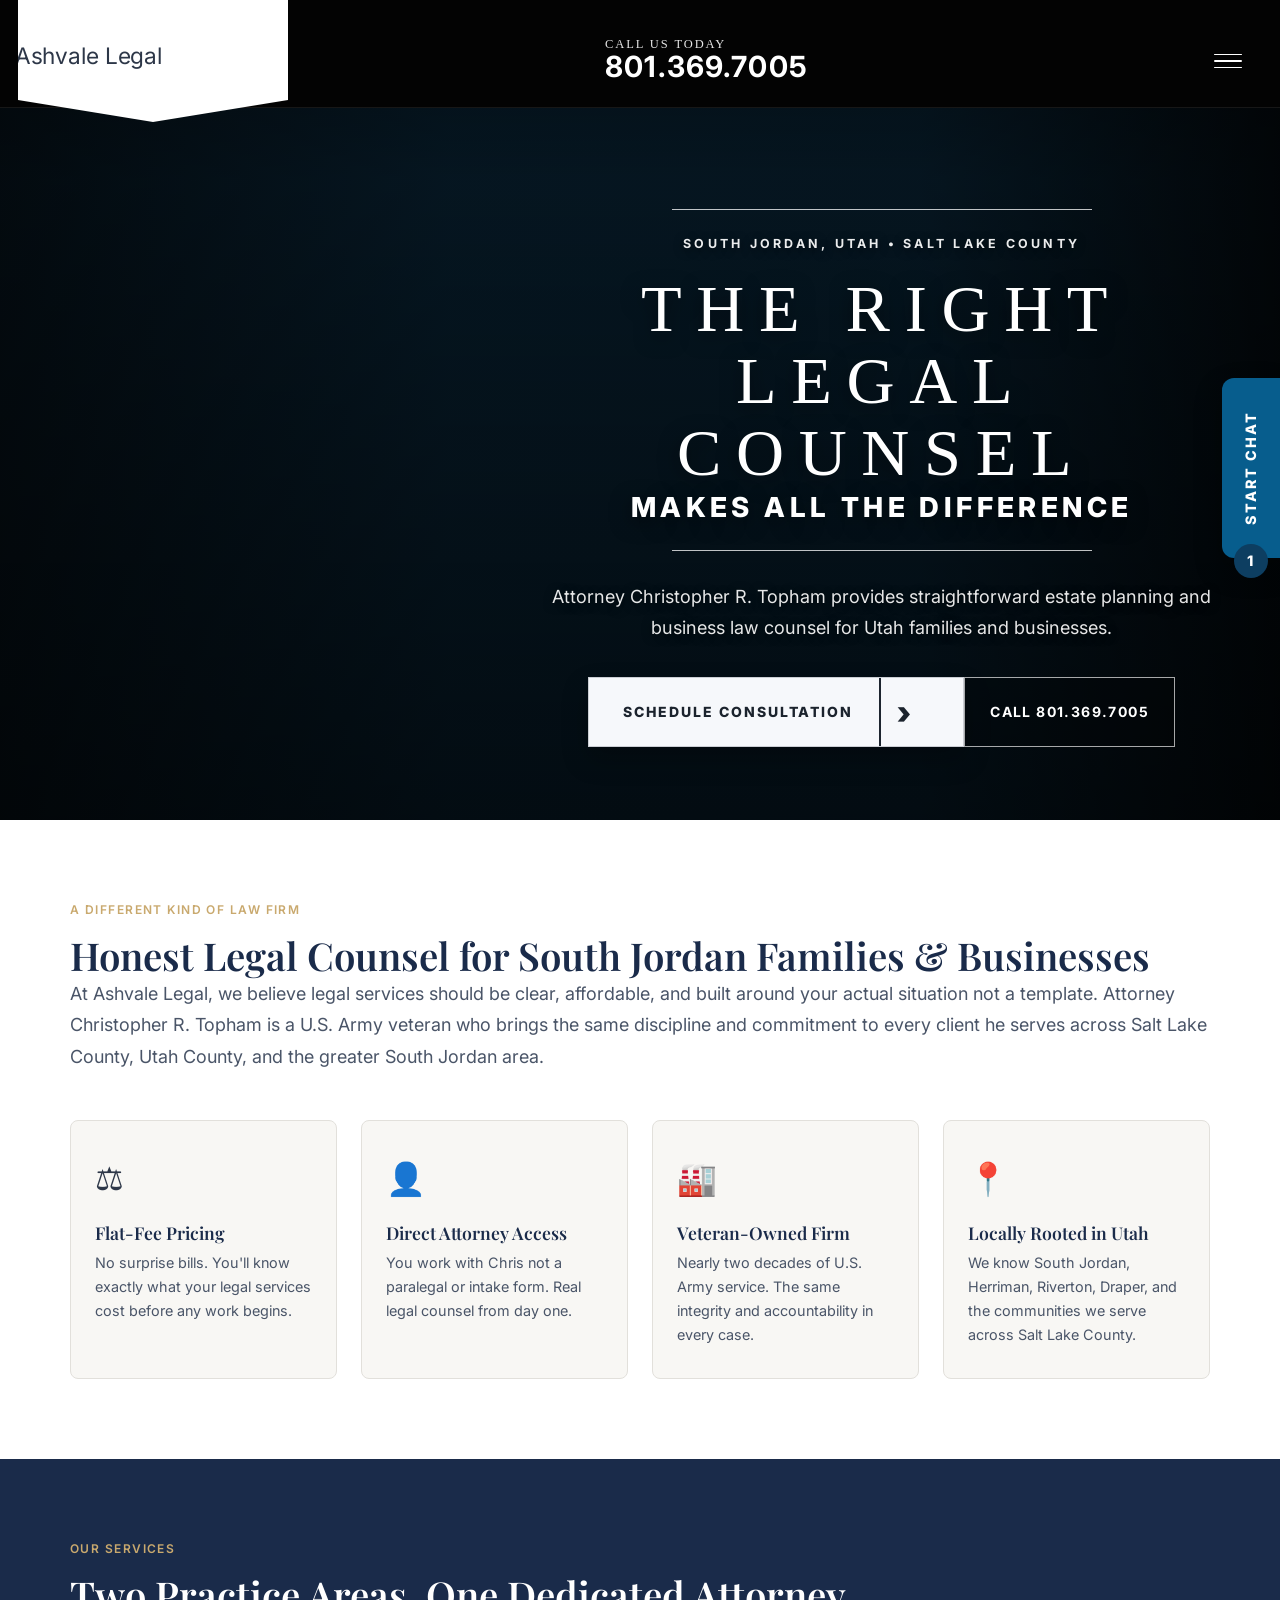
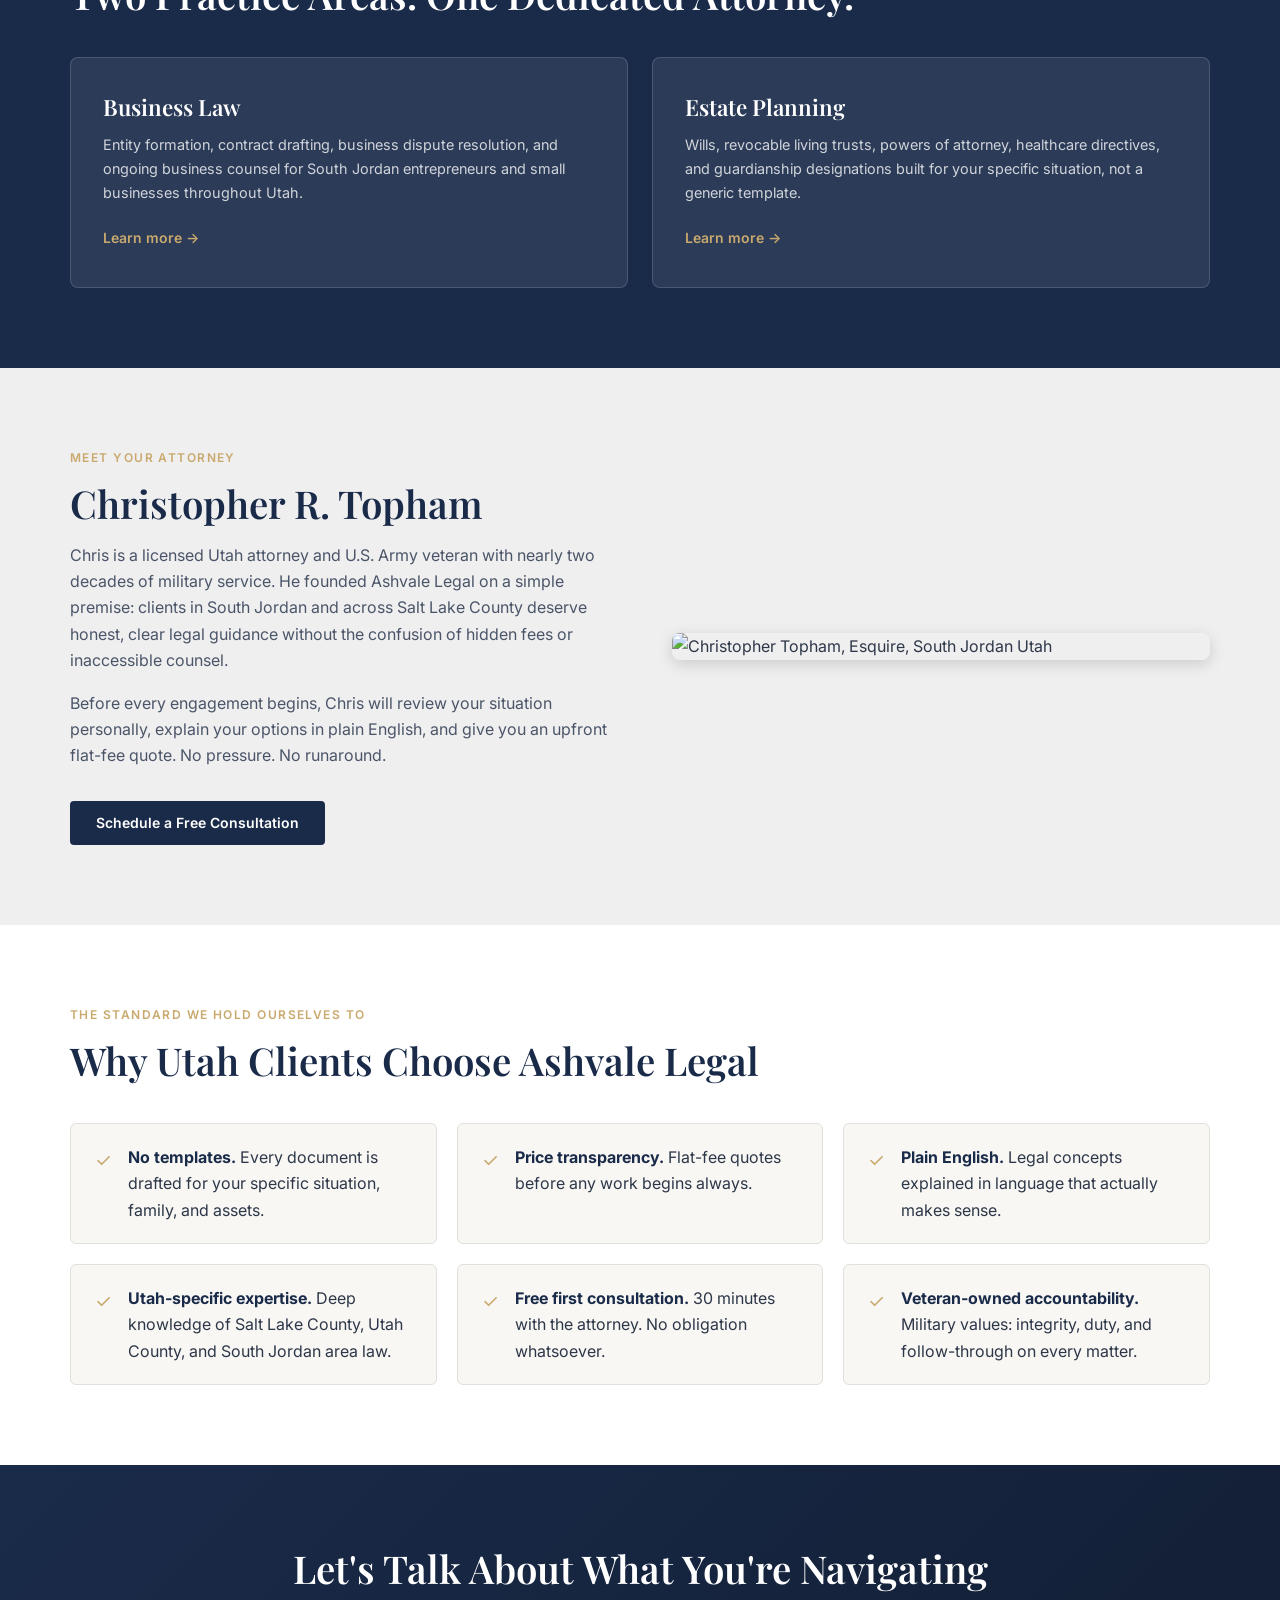
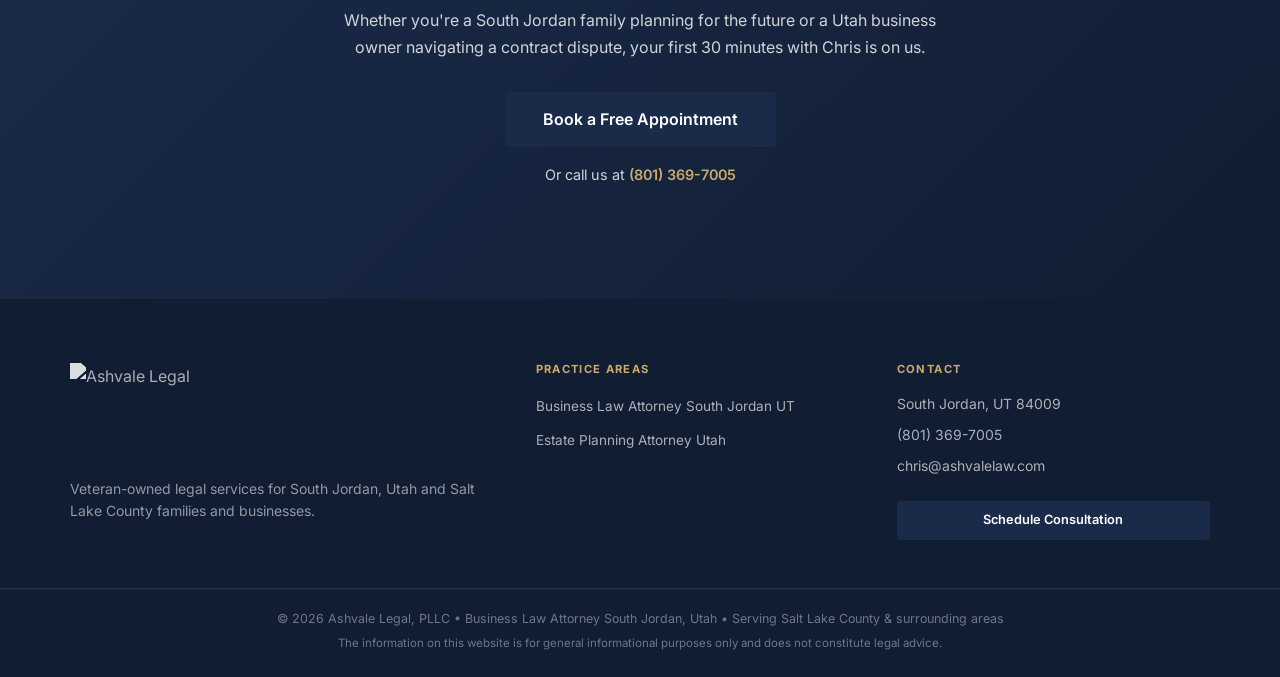
==== commit bd1fe056: "Add files via upload" ====
--- a/index.html
+++ b/index.html
@@ -62,29 +62,39 @@
 </head>
 <body>
 
-<header class="site-header" id="site-header">
-  <div class="header-inner">
-    <a href="index.html" class="logo-link" aria-label="Ashvale Legal Home">
-      <img src="https://images.squarespace-cdn.com/content/v1/682dfb86cdcfc8310bf9b8bf/18332b21-a7b1-409e-9f54-bfc1814788dd/Transparent+Logo.png?format=300w" 
-           alt="Ashvale Legal" 
-           class="logo-img" 
-           loading="eager" 
-           style="height: 162px; width: auto; max-width: 100%; display: block; padding: 10px 0;">
-    </a>
-    <nav class="main-nav" aria-label="Main navigation">
+<header class="site-header leader-header" id="site-header">
+  <div class="header-inner leader-header-inner">
+    <nav class="main-nav nav-left" aria-label="Primary navigation left">
       <ul>
-        <li><a href="index.html" class="active">Home</a></li>
+        <li><a href="index.html#about">About</a></li>
         <li class="has-dropdown">
-          <button class="dropdown-toggle" aria-expanded="false" aria-controls="services-menu">Services <span class="arrow">&#9660;</span></button>
+          <button class="dropdown-toggle" aria-expanded="false" aria-controls="services-menu">Practice<br>Areas <span class="arrow">&#9660;</span></button>
           <ul class="dropdown-menu" id="services-menu">
             <li><a href="business-law.html">Business Law</a></li>
             <li><a href="estate-planning.html">Estate Planning</a></li>
           </ul>
         </li>
-        <li><a href="#about">About</a></li>
+        <li><a href="business-law.html">Business Law</a></li>
       </ul>
     </nav>
-    <a href="https://ashvalelaw.cliogrow.com/book/3494140267d6b8330a02c39e8ebb3258" target="_blank" rel="noopener" class="btn btn-cta">Schedule Consultation</a>
+
+    <a href="index.html" class="logo-link leader-logo" aria-label="Ashvale Legal Home">
+      <img src="https://images.squarespace-cdn.com/content/v1/682dfb86cdcfc8310bf9b8bf/18332b21-a7b1-409e-9f54-bfc1814788dd/Transparent+Logo.png?format=1000w" alt="Ashvale Legal" class="logo-img" loading="eager">
+    </a>
+
+    <nav class="main-nav nav-right" aria-label="Primary navigation right">
+      <ul>
+        <li><a href="estate-planning.html">Estate Planning</a></li>
+        <li><a href="index.html" class="active">Home</a></li>
+        <li><a href="mailto:chris@ashvalelaw.com">Contact</a></li>
+      </ul>
+    </nav>
+
+    <a href="tel:+18013697005" class="header-phone" aria-label="Call Ashvale Legal">
+      <span>Call Us Today</span>
+      <strong>801.369.7005</strong>
+    </a>
+
     <button class="burger" aria-label="Open menu" aria-expanded="false" id="burger-btn">
       <span></span><span></span><span></span>
     </button>
@@ -92,59 +102,48 @@
 </header>
 
 <main>
-  <section class="hero">
-    <div class="hero-overlay" style="background: rgba(0, 20, 40, 0.6);"></div> <!-- Deepened the overlay for better text readability -->
-    <img src="https://images.unsplash.com/photo-1589829545856-d10d557cf95f?auto=format&fit=crop&w=1600&q=80" alt="Law office South Jordan Utah" class="hero-bg" loading="eager">
-    <div class="container hero-content">
-      
-      <!-- Eyebrow: Gold highlight color -->
-      <p class="hero-eyebrow" style="text-shadow: 1px 1px 10px rgba(0,0,0,0.9); font-weight: 700; letter-spacing: 1.5px; color: #D4AF37; margin-bottom: 10px; text-transform: uppercase;">
-        South Jordan, Utah &bull; Salt Lake County
-      </p>
-      
-      <!-- H1: Crisp White with a soft shadow for depth -->
-      <h1 style="color: #ffffff; text-shadow: 2px 2px 15px rgba(0,0,0,0.7); line-height: 1.2;">
-        <span style="color: #ffffff;">Estate Planning</span> &amp; <span style="color: #D4AF37;">Business Law</span> Attorney<br>
-        <span style="font-size: 0.9em; opacity: 0.95;">Serving the Salt Lake Valley</span>
-      </h1>
-      
-      <!-- Sub-headline: Bright white with increased contrast -->
-      <p class="hero-sub" style="color: #f8f9fa; text-shadow: 1px 1px 8px rgba(0,0,0,0.8); font-weight: 400; max-width: 800px; margin: 20px auto;">
-        Veteran-owned. Flat-fee pricing. Free 30-minute consultation.<br>
-        <span style="font-weight: 500;">Straightforward legal counsel for Utah families and businesses.</span>
-      </p>
-
-      <div class="hero-actions">
-        <a href="https://ashvalelaw.cliogrow.com/book/3494140267d6b8330a02c39e8ebb3258" target="_blank" rel="noopener" class="btn btn-primary" style="background-color: #D4AF37; border-color: #D4AF37; color: #001428;">Schedule Your Free Consultation</a>
-        <a href="tel:+18013697005" class="btn btn-secondary" style="border-color: #ffffff; color: #ffffff;">(801) 369-7005</a>
-      </div>
-    </div>
-  </section>
-
-  <!-- Rest of the sections remain the same for structural consistency -->
+  <section class="hero leader-hero">
+    <img src="https://images.unsplash.com/photo-1500534314209-a25ddb2bd429?auto=format&fit=crop&w=2200&q=85" alt="South Jordan Utah desert mountains" class="hero-bg" loading="eager">
+    <div class="hero-overlay"></div>
+    <div class="hero-attorney-wrap" aria-hidden="true">
+      <img src="https://images.squarespace-cdn.com/content/v1/682dfb86cdcfc8310bf9b8bf/77fb3a4b-b80d-4292-9b7b-071cf756a24e/Gemini_Generated_Image_nm7nljnm7nljnm7n.png?format=1000w" alt="" class="hero-attorney">
+    </div>
+    <div class="container hero-content leader-hero-content">
+      <div class="hero-rule"></div>
+      <p class="hero-eyebrow">South Jordan, Utah &bull; Salt Lake County</p>
+      <h1>The Right Legal Counsel<br><span>Makes All the Difference</span></h1>
+      <div class="hero-rule short"></div>
+      <p class="hero-sub">Attorney Christopher R. Topham provides straightforward estate planning and business law counsel for Utah families and businesses.</p>
+      <div class="hero-actions leader-actions">
+        <a href="https://ashvalelaw.cliogrow.com/book/3494140267d6b8330a02c39e8ebb3258" target="_blank" rel="noopener" class="btn leader-cta">Schedule Consultation <span>&rsaquo;</span></a>
+        <a href="tel:+18013697005" class="btn leader-phone-btn">Call 801.369.7005</a>
+      </div>
+    </div>
+  </section>
+
   <section class="section bg-white">
     <div class="container">
       <div class="section-label">A Different Kind of Law Firm</div>
       <h2>Honest Legal Counsel for South Jordan Families &amp; Businesses</h2>
-      <p class="lead">At Ashvale Legal, we believe legal services should be clear, affordable, and built around your actual situation—not a template. Attorney Christopher R. Topham is a U.S. Army veteran who brings the same discipline and commitment to every client he serves across Salt Lake County, Utah County, and the greater South Jordan area.</p>
+      <p class="lead">At Ashvale Legal, we believe legal services should be clear, affordable, and built around your actual situation not a template. Attorney Christopher R. Topham is a U.S. Army veteran who brings the same discipline and commitment to every client he serves across Salt Lake County, Utah County, and the greater South Jordan area.</p>
       <div class="cards-grid">
         <div class="card">
-          <div class="card-icon" style="color: #D4AF37;">&#9878;</div>
+          <div class="card-icon">&#9878;</div>
           <h3>Flat-Fee Pricing</h3>
           <p>No surprise bills. You'll know exactly what your legal services cost before any work begins.</p>
         </div>
         <div class="card">
-          <div class="card-icon" style="color: #D4AF37;">&#128100;</div>
+          <div class="card-icon">&#128100;</div>
           <h3>Direct Attorney Access</h3>
-          <p>You work with Chris—not a paralegal or intake form. Real legal counsel from day one.</p>
-        </div>
-        <div class="card">
-          <div class="card-icon" style="color: #D4AF37;">&#127981;</div>
+          <p>You work with Chris not a paralegal or intake form. Real legal counsel from day one.</p>
+        </div>
+        <div class="card">
+          <div class="card-icon">&#127981;</div>
           <h3>Veteran-Owned Firm</h3>
           <p>Nearly two decades of U.S. Army service. The same integrity and accountability in every case.</p>
         </div>
         <div class="card">
-          <div class="card-icon" style="color: #D4AF37;">&#128205;</div>
+          <div class="card-icon">&#128205;</div>
           <h3>Locally Rooted in Utah</h3>
           <p>We know South Jordan, Herriman, Riverton, Draper, and the communities we serve across Salt Lake County.</p>
         </div>
@@ -158,12 +157,12 @@
       <h2 class="text-white">Two Practice Areas. One Dedicated Attorney.</h2>
       <div class="services-grid">
         <a href="business-law.html" class="service-block">
-          <h3 style="color: #D4AF37;">Business Law</h3>
+          <h3>Business Law</h3>
           <p>Entity formation, contract drafting, business dispute resolution, and ongoing business counsel for South Jordan entrepreneurs and small businesses throughout Utah.</p>
           <span class="link-arrow">Learn more &rarr;</span>
         </a>
         <a href="estate-planning.html" class="service-block">
-          <h3 style="color: #D4AF37;">Estate Planning</h3>
+          <h3>Estate Planning</h3>
           <p>Wills, revocable living trusts, powers of attorney, healthcare directives, and guardianship designations built for your specific situation, not a generic template.</p>
           <span class="link-arrow">Learn more &rarr;</span>
         </a>
@@ -178,9 +177,10 @@
         <h2>Christopher R. Topham</h2>
         <p>Chris is a licensed Utah attorney and U.S. Army veteran with nearly two decades of military service. He founded Ashvale Legal on a simple premise: clients in South Jordan and across Salt Lake County deserve honest, clear legal guidance without the confusion of hidden fees or inaccessible counsel.</p>
         <p>Before every engagement begins, Chris will review your situation personally, explain your options in plain English, and give you an upfront flat-fee quote. No pressure. No runaround.</p>
-        <a href="https://ashvalelaw.cliogrow.com/book/3494140267d6b8330a02c39e8ebb3258" target="_blank" rel="noopener" class="btn btn-primary" style="background-color: #D4AF37; border-color: #D4AF37; color: #001428;">Schedule a Free Consultation</a>
+        <a href="https://ashvalelaw.cliogrow.com/book/3494140267d6b8330a02c39e8ebb3258" target="_blank" rel="noopener" class="btn btn-primary">Schedule a Free Consultation</a>
       </div>
       <div class="col-image">
+        <!-- FIXED PHOTO LINK: High-res direct CDN link -->
         <img src="https://images.squarespace-cdn.com/content/v1/682dfb86cdcfc8310bf9b8bf/77fb3a4b-b80d-4292-9b7b-071cf756a24e/Gemini_Generated_Image_nm7nljnm7nljnm7n.png?format=1000w" 
              alt="Christopher Topham, Esquire, South Jordan Utah" 
              class="attorney-photo" 
@@ -196,39 +196,39 @@
       <h2>Why Utah Clients Choose Ashvale Legal</h2>
       <div class="standards-grid">
         <div class="standard-item">
-          <div class="check" style="color: #D4AF37;">&#10003;</div>
+          <div class="check">&#10003;</div>
           <div><strong>No templates.</strong> Every document is drafted for your specific situation, family, and assets.</div>
         </div>
         <div class="standard-item">
-          <div class="check" style="color: #D4AF37;">&#10003;</div>
-          <div><strong>Price transparency.</strong> Flat-fee quotes before any work begins—always.</div>
-        </div>
-        <div class="standard-item">
-          <div class="check" style="color: #D4AF37;">&#10003;</div>
+          <div class="check">&#10003;</div>
+          <div><strong>Price transparency.</strong> Flat-fee quotes before any work begins always.</div>
+        </div>
+        <div class="standard-item">
+          <div class="check">&#10003;</div>
           <div><strong>Plain English.</strong> Legal concepts explained in language that actually makes sense.</div>
         </div>
         <div class="standard-item">
-          <div class="check" style="color: #D4AF37;">&#10003;</div>
+          <div class="check">&#10003;</div>
           <div><strong>Utah-specific expertise.</strong> Deep knowledge of Salt Lake County, Utah County, and South Jordan area law.</div>
         </div>
         <div class="standard-item">
-          <div class="check" style="color: #D4AF37;">&#10003;</div>
+          <div class="check">&#10003;</div>
           <div><strong>Free first consultation.</strong> 30 minutes with the attorney. No obligation whatsoever.</div>
         </div>
         <div class="standard-item">
-          <div class="check" style="color: #D4AF37;">&#10003;</div>
+          <div class="check">&#10003;</div>
           <div><strong>Veteran-owned accountability.</strong> Military values: integrity, duty, and follow-through on every matter.</div>
         </div>
       </div>
     </div>
   </section>
 
-  <section class="section cta-section" style="background-color: #001428;">
+  <section class="section cta-section">
     <div class="container text-center">
-      <h2 style="color: #ffffff;">Let's Talk About What You're Navigating</h2>
-      <p style="color: #f8f9fa;">Whether you're a South Jordan family planning for the future or a Utah business owner navigating a contract dispute, your first 30 minutes with Chris is on us.</p>
-      <a href="https://ashvalelaw.cliogrow.com/book/3494140267d6b8330a02c39e8ebb3258" target="_blank" rel="noopener" class="btn btn-primary btn-large" style="background-color: #D4AF37; border-color: #D4AF37; color: #001428;">Book a Free Appointment</a>
-      <p class="cta-sub" style="color: #ffffff;">Or call us at <a href="tel:+18013697005" class="phone-link" style="color: #D4AF37;">(801) 369-7005</a></p>
+      <h2>Let's Talk About What You're Navigating</h2>
+      <p>Whether you're a South Jordan family planning for the future or a Utah business owner navigating a contract dispute, your first 30 minutes with Chris is on us.</p>
+      <a href="https://ashvalelaw.cliogrow.com/book/3494140267d6b8330a02c39e8ebb3258" target="_blank" rel="noopener" class="btn btn-primary btn-large">Book a Free Appointment</a>
+      <p class="cta-sub">Or call us at <a href="tel:+18013697005" class="phone-link">(801) 369-7005</a></p>
     </div>
   </section>
 </main>
@@ -236,6 +236,7 @@
 <footer class="site-footer">
   <div class="container footer-inner">
     <div class="footer-col">
+      <!-- Rescaled Footer Logo -->
       <img src="https://images.squarespace-cdn.com/content/v1/682dfb86cdcfc8310bf9b8bf/18332b21-a7b1-409e-9f54-bfc1814788dd/Transparent+Logo.png?format=300w" 
            alt="Ashvale Legal" 
            class="footer-logo" 
@@ -257,7 +258,7 @@
         <p><a href="tel:+18013697005">(801) 369-7005</a></p>
         <p><a href="mailto:chris@ashvalelaw.com">chris@ashvalelaw.com</a></p>
       </address>
-      <a href="https://ashvalelaw.cliogrow.com/book/3494140267d6b8330a02c39e8ebb3258" target="_blank" rel="noopener" class="btn btn-primary" style="background-color: #D4AF37; border-color: #D4AF37; color: #001428;">Schedule Consultation</a>
+      <a href="https://ashvalelaw.cliogrow.com/book/3494140267d6b8330a02c39e8ebb3258" target="_blank" rel="noopener" class="btn btn-primary">Schedule Consultation</a>
     </div>
   </div>
   <div class="footer-bottom">
@@ -268,6 +269,8 @@
   </div>
 </footer>
 
+<a href="https://ashvalelaw.cliogrow.com/book/3494140267d6b8330a02c39e8ebb3258" target="_blank" rel="noopener" class="floating-chat" aria-label="Start consultation chat"><span class="chat-vertical">Start Chat</span><span class="chat-bubble">1</span></a>
+
 <script src="shared.js"></script>
 </body>
-</html>
+</html>
--- a/shared.css
+++ b/shared.css
@@ -290,3 +290,343 @@
   .trust-grid{grid-template-columns:1fr}
   .btn-large{padding:13px 24px;font-size:.95rem}
 }
+
+
+/* =========================================================
+   Leader-style premium law firm redesign overrides
+   Inspired by the supplied reference: black header, centered
+   shield-style logo, desert hero, attorney cutout, and bold CTA.
+   ========================================================= */
+:root{
+  --ink:#050607;
+  --charcoal:#0b0e11;
+  --deep-blue:#08283d;
+  --steel:#dfe7ef;
+  --cream:#f4f6f8;
+  --leader-accent:#0b5f8a;
+  --header-h:108px;
+}
+
+body{background:#fff;}
+
+.site-header.leader-header{
+  position:fixed;
+  top:0;left:0;right:0;
+  height:var(--header-h);
+  background:#030303;
+  border-bottom:1px solid rgba(255,255,255,.08);
+  box-shadow:none;
+  z-index:1000;
+}
+.leader-header .header-inner,
+.leader-header-inner{
+  width:min(1760px,100%);
+  height:100%;
+  margin:0 auto;
+  display:grid;
+  /* Reserve real center space for the badge logo so menu items never run underneath it. */
+  grid-template-columns:minmax(440px,1fr) 360px minmax(430px,1fr) 285px 54px;
+  align-items:stretch;
+  gap:0;
+  padding:0 18px;
+  position:relative;
+}
+.leader-header .main-nav{display:flex;align-items:stretch;height:100%;}
+.leader-header .nav-left{justify-content:flex-end;}
+.leader-header .nav-right{justify-content:flex-start;}
+.leader-header .main-nav>ul{display:flex;align-items:stretch;gap:0;height:100%;width:100%;}
+.leader-header .main-nav li{display:flex;align-items:center;border-left:1px solid rgba(255,255,255,.12);min-width:0;}
+.leader-header .nav-right li:last-child{border-right:1px solid rgba(255,255,255,.12);}
+.leader-header .main-nav a,
+.leader-header .main-nav button{
+  height:100%;
+  padding:0 20px;
+  border-radius:0;
+  color:#f7f7f7;
+  background:transparent;
+  font-family:Georgia,'Times New Roman',serif;
+  font-size:.86rem;
+  line-height:1.2;
+  font-weight:600;
+  text-transform:uppercase;
+  letter-spacing:.14em;
+  text-align:center;
+  justify-content:center;
+  white-space:nowrap;
+  min-width:128px;
+}
+.leader-header .has-dropdown .dropdown-toggle{min-width:174px;}
+.leader-header .nav-left li:nth-child(3) a{min-width:180px;}
+.leader-header .nav-right li:nth-child(1) a{min-width:220px;}
+.leader-header .nav-right li:nth-child(2) a{min-width:118px;}
+.leader-header .nav-right li:nth-child(3) a{min-width:138px;}
+.leader-header .nav-left>ul{justify-content:flex-end;}
+.leader-header .nav-right>ul{justify-content:flex-start;}
+.leader-header .main-nav a:hover,
+.leader-header .main-nav a.active,
+.leader-header .main-nav button:hover{
+  color:#fff;
+  background:rgba(255,255,255,.08);
+}
+.leader-header .dropdown-menu{
+  top:100%;
+  background:#050505;
+  border-color:rgba(255,255,255,.15);
+  border-radius:0;
+  min-width:240px;
+  box-shadow:0 20px 45px rgba(0,0,0,.45);
+}
+.leader-header .dropdown-menu a{
+  display:block;
+  height:auto;
+  color:#fff;
+  padding:16px 20px;
+  text-align:left;
+  font-size:.78rem;
+  letter-spacing:.12em;
+}
+
+.leader-logo{
+  align-self:start;
+  justify-self:center;
+  position:relative;
+  height:156px;
+  width:360px;
+  background:#fff;
+  display:flex;
+  align-items:center;
+  justify-content:center;
+  padding:14px 26px 30px;
+  z-index:3;
+  clip-path:polygon(0 0,100% 0,100% 82%,50% 100%,0 82%);
+  filter:drop-shadow(0 12px 18px rgba(0,0,0,.45));
+}
+.leader-logo .logo-img{
+  height:auto!important;
+  width:100%;
+  max-width:none;
+  max-height:112px;
+  object-fit:contain;
+  padding:0!important;
+  transform:scale(1.42);
+  transform-origin:center center;
+}
+.header-phone{
+  display:flex;
+  flex-direction:column;
+  justify-content:center;
+  align-items:flex-start;
+  color:#fff;
+  padding:0 10px 0 26px;
+  min-width:270px;
+  text-transform:uppercase;
+  letter-spacing:.12em;
+}
+.header-phone span{font-family:Georgia,'Times New Roman',serif;font-size:.78rem;opacity:.9;line-height:1;}
+.header-phone strong{font-family:Inter,system-ui,sans-serif;font-size:1.82rem;letter-spacing:.04em;line-height:1.18;}
+
+/* Homepage reference-style hero */
+.leader-hero{
+  min-height:820px;
+  padding-top:var(--header-h);
+  align-items:center;
+  justify-content:center;
+  background:#06131c;
+}
+.leader-hero .hero-bg{
+  object-position:center bottom;
+  filter:saturate(.75) contrast(1.05);
+}
+.leader-hero .hero-overlay{
+  background:
+    linear-gradient(180deg,rgba(0,0,0,.55) 0%,rgba(0,0,0,.32) 22%,rgba(0,0,0,.62) 100%),
+    linear-gradient(90deg,rgba(0,0,0,.20) 0%,rgba(8,35,53,.78) 35%,rgba(8,35,53,.72) 72%,rgba(0,0,0,.56) 100%);
+}
+.hero-attorney-wrap{
+  position:absolute;
+  left:max(-70px,calc((100vw - 1440px)/2 - 40px));
+  bottom:-8px;
+  width:min(500px,38vw);
+  z-index:2;
+  pointer-events:none;
+}
+.hero-attorney{
+  width:100%;
+  height:auto;
+  filter:drop-shadow(22px 0 18px rgba(0,0,0,.55));
+}
+.leader-hero-content{
+  position:relative;
+  z-index:4;
+  max-width:820px;
+  margin-left:auto;
+  margin-right:min(8vw,120px);
+  text-align:center;
+  padding:100px 0 72px;
+}
+.leader-hero-content .hero-eyebrow{
+  color:rgba(255,255,255,.92)!important;
+  font-family:Inter,system-ui,sans-serif;
+  font-size:.78rem;
+  letter-spacing:.26em;
+  font-weight:700;
+  margin-bottom:18px;
+  text-shadow:0 2px 10px rgba(0,0,0,.65);
+}
+.leader-hero-content h1{
+  color:#fff;
+  font-family:Georgia,'Times New Roman',serif;
+  font-size:clamp(2.6rem,5.2vw,5.15rem);
+  font-weight:400;
+  line-height:1.08;
+  letter-spacing:.22em;
+  text-transform:uppercase;
+  text-shadow:0 5px 20px rgba(0,0,0,.55);
+  margin:0 0 18px;
+}
+.leader-hero-content h1 span{
+  display:block;
+  font-family:Inter,system-ui,sans-serif;
+  font-size:clamp(1.05rem,2.2vw,1.72rem);
+  font-weight:800;
+  letter-spacing:.16em;
+  line-height:1.45;
+}
+.hero-rule{
+  width:min(420px,64%);
+  height:1px;
+  background:rgba(255,255,255,.75);
+  margin:0 auto 24px;
+}
+.hero-rule.short{margin:22px auto 30px;}
+.leader-hero-content .hero-sub{
+  color:rgba(255,255,255,.9);
+  font-size:1.13rem;
+  max-width:680px;
+  margin:0 auto 34px;
+  text-shadow:0 2px 10px rgba(0,0,0,.65);
+}
+.leader-actions{justify-content:center;gap:0;}
+.btn.leader-cta{
+  min-width:280px;
+  min-height:68px;
+  padding:0 34px;
+  border:1px solid rgba(10,20,35,.18);
+  border-radius:0;
+  background:#f6f8fb;
+  color:#1b232d;
+  font-family:Inter,system-ui,sans-serif;
+  font-weight:800;
+  text-transform:uppercase;
+  letter-spacing:.14em;
+  box-shadow:0 12px 26px rgba(0,0,0,.25);
+}
+.btn.leader-cta span{
+  display:flex;
+  align-items:center;
+  justify-content:center;
+  margin-left:26px;
+  width:50px;
+  height:68px;
+  border-left:2px solid #1d252f;
+  font-size:2.1rem;
+  line-height:1;
+}
+.btn.leader-cta:hover{transform:translateY(-2px);background:#fff;}
+.btn.leader-phone-btn{
+  min-height:68px;
+  padding:0 25px;
+  border-radius:0;
+  border:1px solid rgba(255,255,255,.65);
+  color:#fff;
+  background:rgba(0,0,0,.2);
+  text-transform:uppercase;
+  letter-spacing:.1em;
+  font-weight:700;
+}
+
+/* Interior page hero uses the same dark premium style */
+.page-hero,
+.campaign-hero{
+  position:relative;
+  overflow:hidden;
+  background:#06131c!important;
+  padding:calc(var(--header-h) + 95px) 0 88px;
+}
+.page-hero::before,
+.campaign-hero::before{
+  content:"";
+  position:absolute;inset:0;
+  background:
+    linear-gradient(180deg,rgba(0,0,0,.58),rgba(5,17,28,.72)),
+    url('https://images.unsplash.com/photo-1500534314209-a25ddb2bd429?auto=format&fit=crop&w=2200&q=85') center bottom/cover no-repeat;
+  opacity:1;
+}
+.page-hero .container,
+.campaign-hero .container{position:relative;z-index:1;}
+.page-hero h1,
+.campaign-hero h1{
+  font-family:Georgia,'Times New Roman',serif;
+  letter-spacing:.12em;
+  text-transform:uppercase;
+}
+
+.floating-chat{
+  position:fixed;
+  right:0;
+  top:42%;
+  z-index:999;
+  display:flex;
+  align-items:center;
+  justify-content:center;
+  width:58px;
+  height:180px;
+  background:#075d8d;
+  color:#fff;
+  border-radius:12px 0 0 12px;
+  box-shadow:0 12px 28px rgba(0,0,0,.32);
+  font-weight:800;
+  text-transform:uppercase;
+  letter-spacing:.12em;
+}
+.chat-vertical{writing-mode:vertical-rl;transform:rotate(180deg);font-size:.9rem;}
+.chat-bubble{
+  position:absolute;
+  right:12px;
+  bottom:-20px;
+  width:34px;height:34px;
+  border-radius:50%;
+  background:#0d3e61;
+  color:#fff;
+  display:flex;align-items:center;justify-content:center;
+  font-size:.9rem;
+}
+
+@media(max-width:1480px){
+  .leader-header-inner{grid-template-columns:auto 1fr auto;}
+  .leader-header .main-nav{display:none;}
+  .leader-logo{justify-self:start;width:270px;height:122px;padding:12px 22px 22px;}
+  .header-phone{margin-left:auto;min-width:225px;padding-left:16px;}
+  .leader-header .burger{display:flex;align-self:center;justify-self:end;}
+  .leader-header .burger span{background:#fff;}
+  .hero-attorney-wrap{width:min(430px,42vw);left:-80px;}
+  .leader-hero-content{margin-right:3vw;max-width:720px;}
+}
+@media(max-width:768px){
+  :root{--header-h:76px;}
+  .site-header.leader-header{height:var(--header-h);}
+  .leader-header-inner{padding:0 14px;}
+  .leader-logo{height:82px;width:190px;clip-path:none;background:#fff;border-radius:0 0 8px 8px;padding:8px 14px;}
+  .header-phone{display:none;}
+  .leader-hero{min-height:690px;align-items:flex-end;}
+  .hero-attorney-wrap{width:300px;left:-95px;opacity:.78;}
+  .leader-hero-content{margin:0 auto;text-align:center;padding:110px 0 54px;}
+  .leader-hero-content h1{font-size:2.1rem;letter-spacing:.12em;}
+  .leader-hero-content h1 span{font-size:1rem;letter-spacing:.1em;}
+  .leader-hero-content .hero-sub{font-size:1rem;}
+  .leader-actions{gap:12px;}
+  .btn.leader-cta,.btn.leader-phone-btn{width:100%;min-height:58px;}
+  .btn.leader-cta span{height:58px;}
+  .floating-chat{height:132px;width:46px;top:auto;bottom:84px;}
+  .chat-vertical{font-size:.75rem;}
+}
